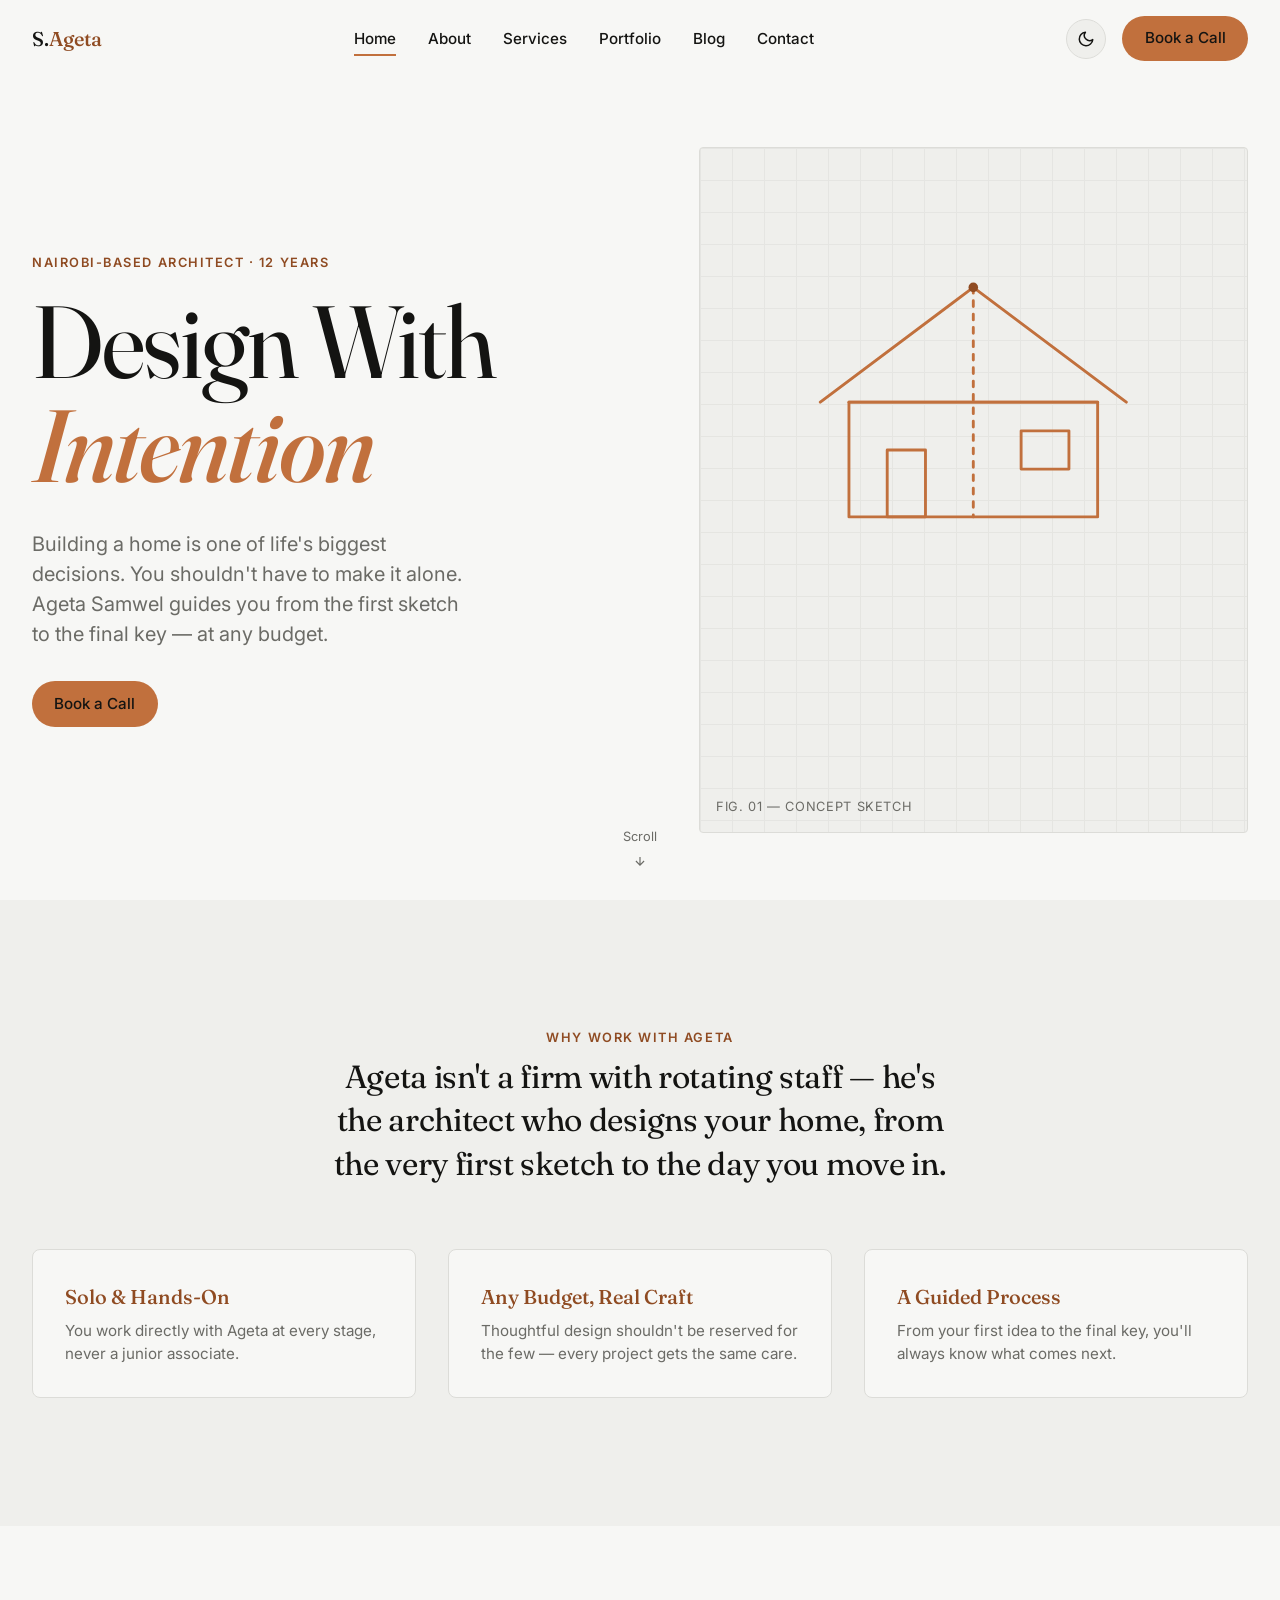
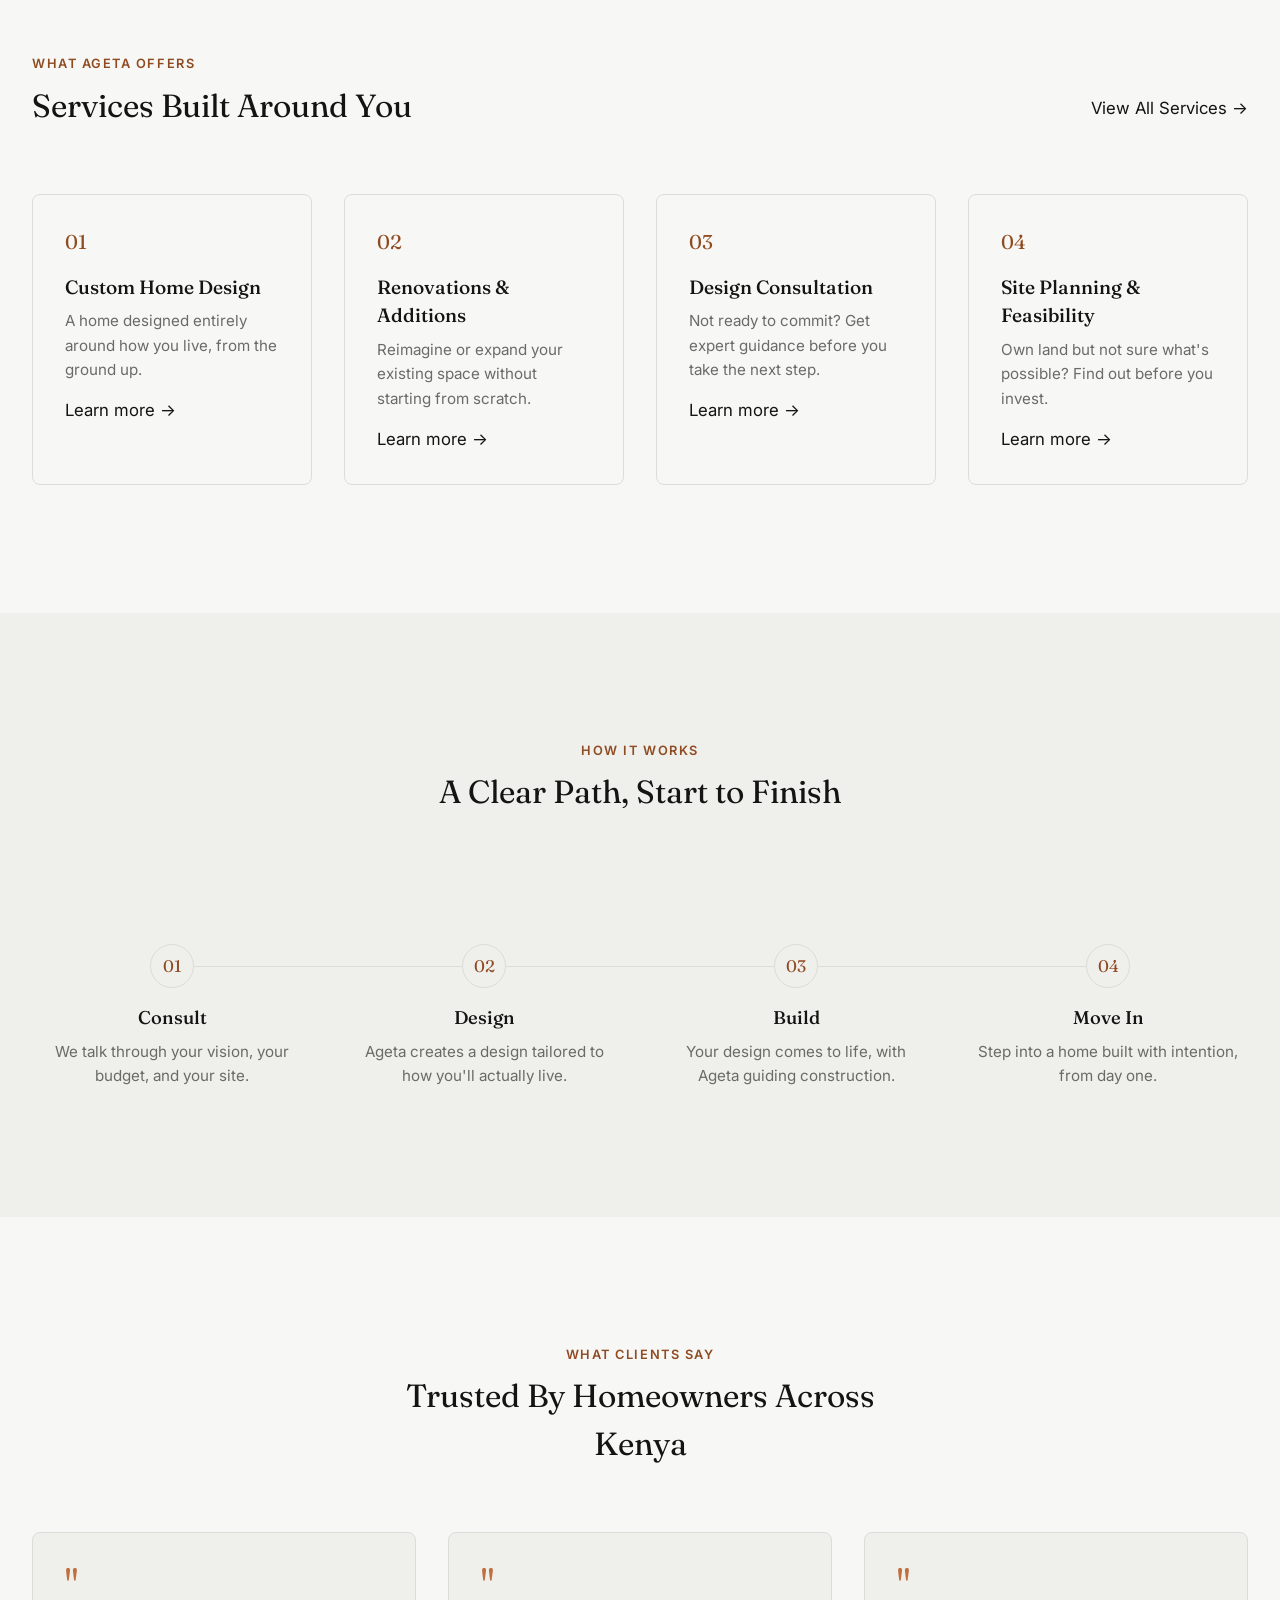
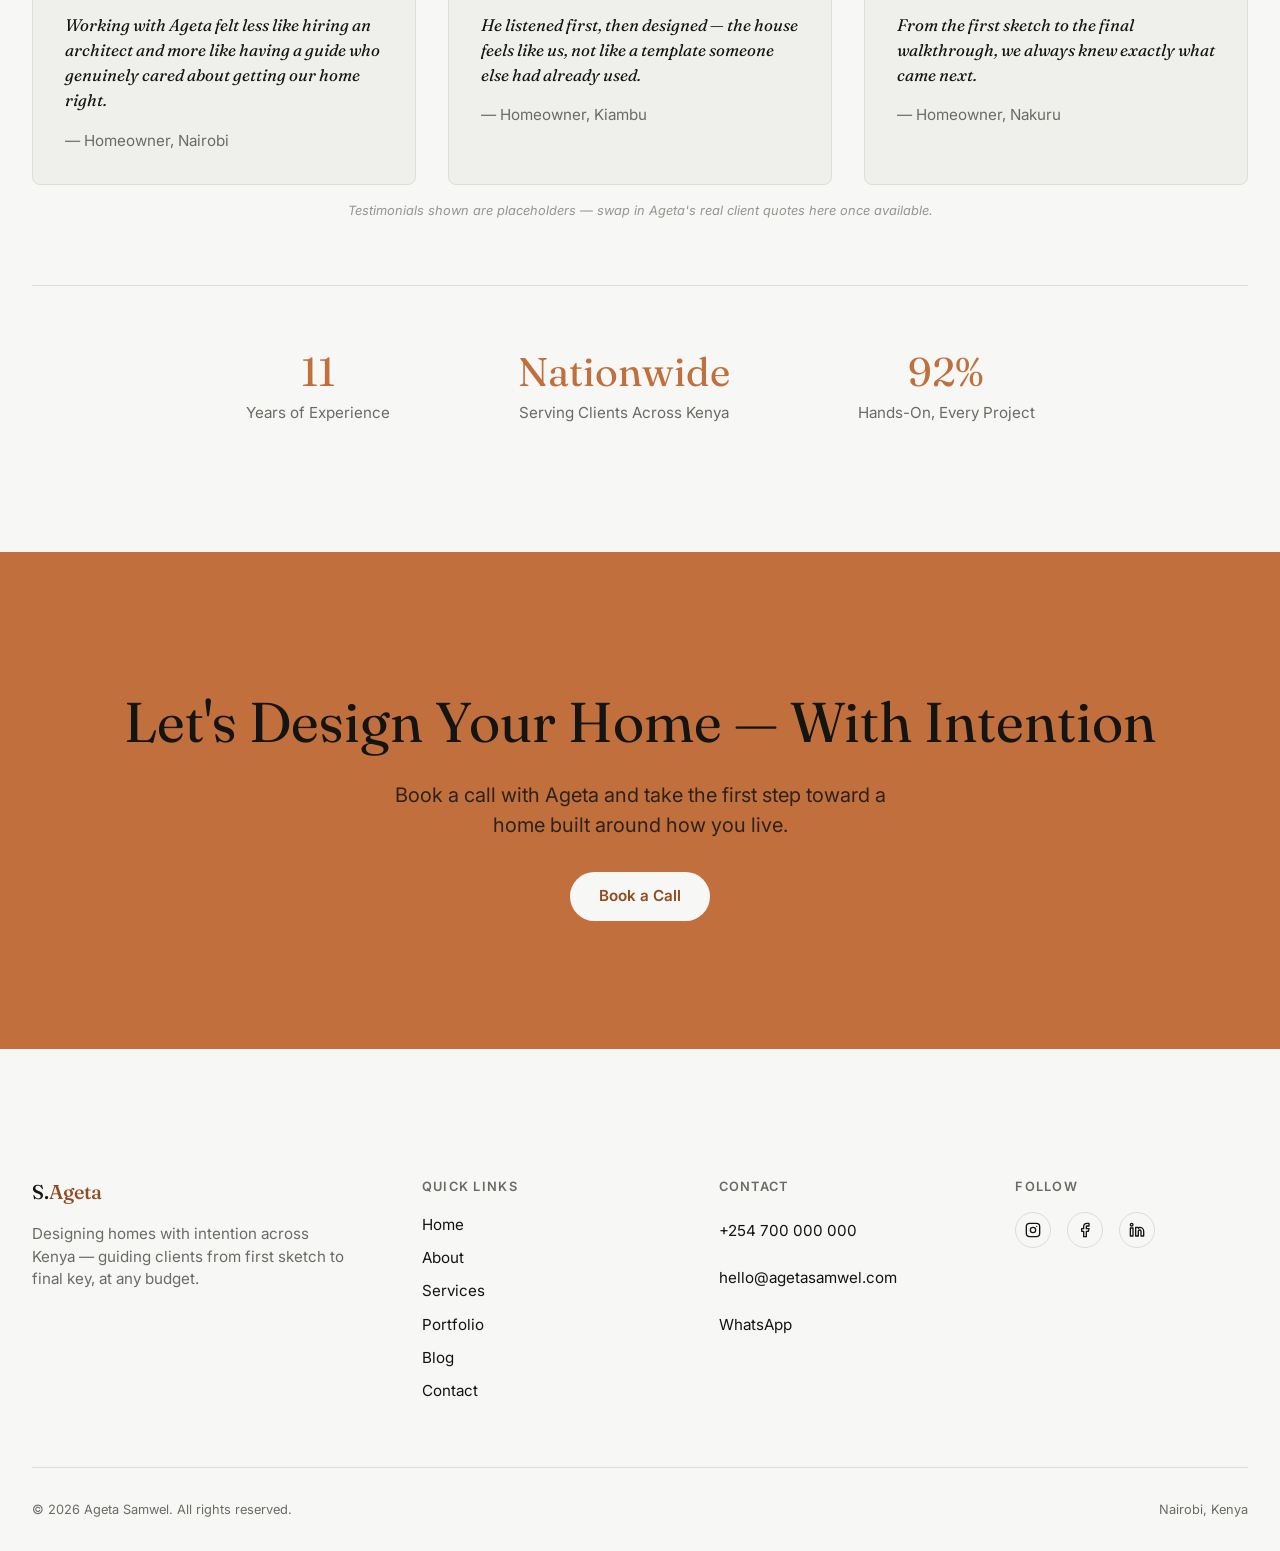
==== index.html @ c1433a43 "Add files via upload" ====
<!DOCTYPE html>
<html lang="en">
<head>
<meta charset="UTF-8" />
<meta name="viewport" content="width=device-width, initial-scale=1.0, viewport-fit=cover" />
<title>Ageta Samwel — Architect</title>
<meta name="description" content="Ageta Samwel designs homes with intention, guiding clients across Kenya from first sketch to final key — at any budget." />
<link rel="stylesheet" href="style.css" />
</head>
<body>

  <!-- ===========================================================
       SITE NAVIGATION
       Links point to every other page as plain filenames, since
       all files (HTML, CSS, JS, images) live at the same level.
       =========================================================== -->
  <header class="site-nav">
    <a href="index.html" class="site-nav__logo">
      <span class="site-nav__logo-mark">S.</span><span class="site-nav__logo-name">Ageta</span>
    </a>

    <ul class="site-nav__links">
      <li><a href="index.html" class="site-nav__link is-current">Home</a></li>
      <li><a href="about.html" class="site-nav__link">About</a></li>
      <li><a href="services.html" class="site-nav__link">Services</a></li>
      <li><a href="portfolio.html" class="site-nav__link">Portfolio</a></li>
      <li><a href="blog.html" class="site-nav__link">Blog</a></li>
      <li><a href="contact.html" class="site-nav__link">Contact</a></li>
    </ul>

    <div class="site-nav__actions">
      <button class="theme-switch" aria-label="Toggle dark mode">
        <svg class="theme-switch__icon--moon" viewBox="0 0 24 24" fill="none" stroke-width="2" stroke-linecap="round" stroke-linejoin="round">
          <path d="M21 12.79A9 9 0 1 1 11.21 3 7 7 0 0 0 21 12.79z"/>
        </svg>
        <svg class="theme-switch__icon--sun" viewBox="0 0 24 24" fill="none" stroke-width="2" stroke-linecap="round" stroke-linejoin="round">
          <circle cx="12" cy="12" r="4"/>
          <path d="M12 2v2M12 20v2M4.93 4.93l1.41 1.41M17.66 17.66l1.41 1.41M2 12h2M20 12h2M6.34 17.66l-1.41 1.41M19.07 4.93l-1.41 1.41"/>
        </svg>
      </button>
      <a href="contact.html" class="btn btn--primary">Book a Call</a>

      <button class="site-nav__toggle" id="mobile-nav-toggle" aria-label="Open menu" aria-expanded="false">
        <svg class="site-nav__toggle-icon--hamburger" viewBox="0 0 24 24" fill="none" stroke-width="2" stroke-linecap="round" stroke-linejoin="round">
          <path d="M3 6h18M3 12h18M3 18h18" />
        </svg>
        <svg class="site-nav__toggle-icon--close" viewBox="0 0 24 24" fill="none" stroke-width="2" stroke-linecap="round" stroke-linejoin="round">
          <path d="M18 6L6 18M6 6l12 12" />
        </svg>
      </button>
    </div>
  </header>

  <!-- ===========================================================
       MOBILE NAVIGATION OVERLAY
       Hidden by default (no .is-open class); toggled by main.js.
       =========================================================== -->
  <div class="mobile-nav" id="mobile-nav">
    <nav class="mobile-nav__links">
      <a href="index.html" class="mobile-nav__link"><span class="mobile-nav__index">01</span> Home</a>
      <a href="about.html" class="mobile-nav__link"><span class="mobile-nav__index">02</span> About</a>
      <a href="services.html" class="mobile-nav__link"><span class="mobile-nav__index">03</span> Services</a>
      <a href="portfolio.html" class="mobile-nav__link"><span class="mobile-nav__index">04</span> Portfolio</a>
      <a href="blog.html" class="mobile-nav__link"><span class="mobile-nav__index">05</span> Blog</a>
      <a href="contact.html" class="mobile-nav__link"><span class="mobile-nav__index">06</span> Contact</a>
    </nav>
    <div class="mobile-nav__footer">
      <div class="mobile-nav__contact">
        <a href="tel:+254700000000" class="u-link-underline">+254 700 000 000</a>
        <a href="mailto:hello@agetasamwel.com" class="u-link-underline">hello@agetasamwel.com</a>
      </div>
      <div class="mobile-nav__social">
        <a href="#" class="mobile-nav__social-link" aria-label="Instagram">
          <svg viewBox="0 0 24 24" fill="none" stroke-width="2" stroke-linecap="round" stroke-linejoin="round">
            <rect x="2" y="2" width="20" height="20" rx="5" />
            <circle cx="12" cy="12" r="4" />
            <circle cx="17.5" cy="6.5" r="1" fill="currentColor" stroke="none" />
          </svg>
        </a>
        <a href="#" class="mobile-nav__social-link" aria-label="Facebook">
          <svg viewBox="0 0 24 24" fill="none" stroke-width="2" stroke-linecap="round" stroke-linejoin="round">
            <path d="M18 2h-3a5 5 0 0 0-5 5v3H7v4h3v8h4v-8h3l1-4h-4V7a1 1 0 0 1 1-1h3z" />
          </svg>
        </a>
      </div>
      <a href="contact.html" class="btn btn--primary">Book a Call</a>
    </div>
  </div>

  <!-- ===========================================================
       HERO
       =========================================================== -->
  <section class="hero">
    <div class="container hero__grid">

      <div class="hero__content">
        <p class="hero__eyebrow">Nairobi-Based Architect · 12 Years</p>
        <h1 class="hero__headline">Design With<br /><em>Intention</em></h1>
        <p class="hero__subline">
          Building a home is one of life's biggest decisions. You shouldn't
          have to make it alone. Ageta Samwel guides you from the first
          sketch to the final key — at any budget.
        </p>
        <div class="hero__cta-row">
          <a href="contact.html" class="btn btn--primary">Book a Call</a>
        </div>
      </div>

      <!-- Graphic column: responsive image slots + placeholder fallback.
           Drop files with these EXACT names next to this HTML file, and
           each replaces the placeholder automatically at its matching
           screen size:
             hero-home-desktop.jpg -> screens 1025px and wider
             hero-home-tablet.jpg  -> screens 641px-1024px
             hero-home-mobile.jpg  -> screens 640px and narrower -->
      <div class="hero__graphic" id="hero-graphic">
        <picture>
          <source media="(min-width: 1025px)" srcset="hero-home-desktop.jpg" />
          <source media="(min-width: 641px)" srcset="hero-home-tablet.jpg" />
          <img
            class="hero__photo"
            src="hero-home-mobile.jpg"
            alt="A home designed by Ageta Samwel"
            onerror="this.style.display='none'"
          />
        </picture>
        <svg viewBox="0 0 200 160" fill="none" stroke-width="1.5" stroke-linecap="round" stroke-linejoin="round">
          <path d="M20 90 L100 30 L180 90" />
          <rect x="35" y="90" width="130" height="60" />
          <line x1="100" y1="30" x2="100" y2="150" stroke-dasharray="3 4" />
          <rect x="55" y="115" width="20" height="35" />
          <rect x="125" y="105" width="25" height="20" />
          <line x1="35" y1="90" x2="165" y2="90" />
          <circle class="hero__graphic-accent-dot" cx="100" cy="30" r="2.5" stroke="none" />
        </svg>
        <span class="hero__caption">Fig. 01 — Concept Sketch</span>
      </div>

    </div>

    <div class="hero__scroll-hint">
      <span>Scroll</span>
      <svg width="14" height="14" viewBox="0 0 24 24" fill="none" stroke="currentColor" stroke-width="2">
        <path d="M12 5v14M19 12l-7 7-7-7" />
      </svg>
    </div>
  </section>

  <!-- ===========================================================
       VALUE PROPS ("Why Work With Ageta")
       =========================================================== -->
  <section class="value-props">
    <div class="container value-props__inner u-reveal">
      <p class="section-header__eyebrow">Why Work With Ageta</p>
      <h2 class="value-props__statement">
        Ageta isn't a firm with rotating staff — he's the architect who
        designs your home, from the very first sketch to the day you
        move in.
      </h2>
    </div>

    <div class="container">
      <div class="value-props__grid">
        <div class="value-card u-tilt u-reveal u-reveal--delay-1">
          <h3 class="value-card__title">Solo &amp; Hands-On</h3>
          <p class="value-card__desc">You work directly with Ageta at every stage, never a junior associate.</p>
        </div>
        <div class="value-card u-tilt u-reveal u-reveal--delay-2">
          <h3 class="value-card__title">Any Budget, Real Craft</h3>
          <p class="value-card__desc">Thoughtful design shouldn't be reserved for the few — every project gets the same care.</p>
        </div>
        <div class="value-card u-tilt u-reveal u-reveal--delay-3">
          <h3 class="value-card__title">A Guided Process</h3>
          <p class="value-card__desc">From your first idea to the final key, you'll always know what comes next.</p>
        </div>
      </div>
    </div>
  </section>

  <!-- ===========================================================
       SERVICES PREVIEW
       =========================================================== -->
  <section class="services-preview">
    <div class="container">

      <div class="services-preview__header u-reveal">
        <div>
          <p class="section-header__eyebrow">What Ageta Offers</p>
          <h2 class="section-header__title">Services Built Around You</h2>
        </div>
        <a href="services.html" class="u-link-underline">View All Services →</a>
      </div>

      <div class="services-preview__grid">
        <div class="service-card u-tilt u-reveal u-reveal--delay-1">
          <p class="service-card__number">01</p>
          <h3 class="service-card__title">Custom Home Design</h3>
          <p class="service-card__desc">A home designed entirely around how you live, from the ground up.</p>
          <a href="services.html" class="u-link-underline">Learn more →</a>
        </div>
        <div class="service-card u-tilt u-reveal u-reveal--delay-2">
          <p class="service-card__number">02</p>
          <h3 class="service-card__title">Renovations &amp; Additions</h3>
          <p class="service-card__desc">Reimagine or expand your existing space without starting from scratch.</p>
          <a href="services.html" class="u-link-underline">Learn more →</a>
        </div>
        <div class="service-card u-tilt u-reveal u-reveal--delay-3">
          <p class="service-card__number">03</p>
          <h3 class="service-card__title">Design Consultation</h3>
          <p class="service-card__desc">Not ready to commit? Get expert guidance before you take the next step.</p>
          <a href="services.html" class="u-link-underline">Learn more →</a>
        </div>
        <div class="service-card u-tilt u-reveal u-reveal--delay-3">
          <p class="service-card__number">04</p>
          <h3 class="service-card__title">Site Planning &amp; Feasibility</h3>
          <p class="service-card__desc">Own land but not sure what's possible? Find out before you invest.</p>
          <a href="services.html" class="u-link-underline">Learn more →</a>
        </div>
      </div>

    </div>
  </section>

  <!-- ===========================================================
       PROCESS PREVIEW
       Uses the shared .timeline component (see style.css section 10).
       =========================================================== -->
  <section class="process-preview">
    <div class="container">

      <div class="process-preview__header section-header--center u-reveal">
        <p class="section-header__eyebrow">How It Works</p>
        <h2 class="section-header__title">A Clear Path, Start to Finish</h2>
      </div>

      <div class="timeline__grid">
        <div class="timeline__step u-reveal u-reveal--delay-1">
          <div class="timeline__step-number">01</div>
          <h3 class="timeline__step-title">Consult</h3>
          <p class="timeline__step-desc">We talk through your vision, your budget, and your site.</p>
        </div>
        <div class="timeline__step u-reveal u-reveal--delay-2">
          <div class="timeline__step-number">02</div>
          <h3 class="timeline__step-title">Design</h3>
          <p class="timeline__step-desc">Ageta creates a design tailored to how you'll actually live.</p>
        </div>
        <div class="timeline__step u-reveal u-reveal--delay-3">
          <div class="timeline__step-number">03</div>
          <h3 class="timeline__step-title">Build</h3>
          <p class="timeline__step-desc">Your design comes to life, with Ageta guiding construction.</p>
        </div>
        <div class="timeline__step u-reveal u-reveal--delay-4">
          <div class="timeline__step-number">04</div>
          <h3 class="timeline__step-title">Move In</h3>
          <p class="timeline__step-desc">Step into a home built with intention, from day one.</p>
        </div>
      </div>

    </div>
  </section>

  <!-- ===========================================================
       TESTIMONIALS
       =========================================================== -->
  <section class="testimonials">
    <div class="container">

      <div class="testimonials__header section-header--center u-reveal">
        <p class="section-header__eyebrow">What Clients Say</p>
        <h2 class="section-header__title">Trusted By Homeowners Across Kenya</h2>
      </div>

      <div class="testimonials__grid">
        <div class="testimonial-card u-reveal u-reveal--delay-1">
          <p class="testimonial-card__quote-mark" aria-hidden="true">"</p>
          <p class="testimonial-card__quote">
            Working with Ageta felt less like hiring an architect and more
            like having a guide who genuinely cared about getting our home
            right.
          </p>
          <p class="testimonial-card__attribution">— Homeowner, Nairobi</p>
        </div>
        <div class="testimonial-card u-reveal u-reveal--delay-2">
          <p class="testimonial-card__quote-mark" aria-hidden="true">"</p>
          <p class="testimonial-card__quote">
            He listened first, then designed — the house feels like us,
            not like a template someone else had already used.
          </p>
          <p class="testimonial-card__attribution">— Homeowner, Kiambu</p>
        </div>
        <div class="testimonial-card u-reveal u-reveal--delay-3">
          <p class="testimonial-card__quote-mark" aria-hidden="true">"</p>
          <p class="testimonial-card__quote">
            From the first sketch to the final walkthrough, we always
            knew exactly what came next.
          </p>
          <p class="testimonial-card__attribution">— Homeowner, Nakuru</p>
        </div>
      </div>

      <p class="testimonials__caption">
        Testimonials shown are placeholders — swap in Ageta's real client
        quotes here once available.
      </p>

      <div class="testimonials__stats">
        <div class="stat u-reveal u-reveal--delay-1">
          <p class="stat__number"><span data-count-to="12">0</span></p>
          <p class="stat__label">Years of Experience</p>
        </div>
        <div class="stat u-reveal u-reveal--delay-2">
          <p class="stat__number">Nationwide</p>
          <p class="stat__label">Serving Clients Across Kenya</p>
        </div>
        <div class="stat u-reveal u-reveal--delay-3">
          <p class="stat__number"><span data-count-to="100" data-suffix="%">0</span></p>
          <p class="stat__label">Hands-On, Every Project</p>
        </div>
      </div>

    </div>
  </section>

  <!-- ===========================================================
       FINAL CTA BANNER
       =========================================================== -->
  <section class="cta-banner">
    <div class="container u-reveal">
      <h2 class="cta-banner__title">Let's Design Your Home — With Intention</h2>
      <p class="cta-banner__subtext">
        Book a call with Ageta and take the first step toward a home
        built around how you live.
      </p>
      <a href="contact.html" class="btn btn--inverted">Book a Call</a>
    </div>
  </section>

  <!-- ===========================================================
       SITE FOOTER
       =========================================================== -->
  <footer class="site-footer">
    <div class="container">
      <div class="site-footer__grid">

        <div>
          <a href="index.html" class="site-footer__logo">
            <span class="site-footer__logo-mark">S.</span><span class="site-footer__logo-name">Ageta</span>
          </a>
          <p class="site-footer__tagline">
            Designing homes with intention across Kenya — guiding clients
            from first sketch to final key, at any budget.
          </p>
        </div>

        <div>
          <p class="site-footer__heading">Quick Links</p>
          <ul class="site-footer__links">
            <li><a href="index.html" class="site-footer__link u-link-underline">Home</a></li>
            <li><a href="about.html" class="site-footer__link u-link-underline">About</a></li>
            <li><a href="services.html" class="site-footer__link u-link-underline">Services</a></li>
            <li><a href="portfolio.html" class="site-footer__link u-link-underline">Portfolio</a></li>
            <li><a href="blog.html" class="site-footer__link u-link-underline">Blog</a></li>
            <li><a href="contact.html" class="site-footer__link u-link-underline">Contact</a></li>
          </ul>
        </div>

        <div>
          <p class="site-footer__heading">Contact</p>
          <div class="site-footer__contact">
            <a href="tel:+254700000000" class="u-link-underline">+254 700 000 000</a>
            <a href="mailto:hello@agetasamwel.com" class="u-link-underline">hello@agetasamwel.com</a>
            <a href="https://wa.me/254700000000" class="u-link-underline">WhatsApp</a>
          </div>
        </div>

        <div>
          <p class="site-footer__heading">Follow</p>
          <div class="site-footer__social">
            <a href="#" class="site-footer__social-link" aria-label="Instagram">
              <svg viewBox="0 0 24 24" fill="none" stroke-width="2" stroke-linecap="round" stroke-linejoin="round">
                <rect x="2" y="2" width="20" height="20" rx="5" />
                <circle cx="12" cy="12" r="4" />
                <circle cx="17.5" cy="6.5" r="1" fill="currentColor" stroke="none" />
              </svg>
            </a>
            <a href="#" class="site-footer__social-link" aria-label="Facebook">
              <svg viewBox="0 0 24 24" fill="none" stroke-width="2" stroke-linecap="round" stroke-linejoin="round">
                <path d="M18 2h-3a5 5 0 0 0-5 5v3H7v4h3v8h4v-8h3l1-4h-4V7a1 1 0 0 1 1-1h3z" />
              </svg>
            </a>
            <a href="#" class="site-footer__social-link" aria-label="LinkedIn">
              <svg viewBox="0 0 24 24" fill="none" stroke-width="2" stroke-linecap="round" stroke-linejoin="round">
                <path d="M16 8a6 6 0 0 1 6 6v7h-4v-7a2 2 0 0 0-4 0v7h-4V8h4v1.5A5.98 5.98 0 0 1 16 8z" />
                <rect x="2" y="9" width="4" height="12" />
                <circle cx="4" cy="4" r="2" />
              </svg>
            </a>
          </div>
        </div>

      </div>

      <div class="site-footer__bottom">
        <p>© 2026 Ageta Samwel. All rights reserved.</p>
        <p>Nairobi, Kenya</p>
      </div>
    </div>
  </footer>

  <script src="main.js"></script>
</body>
</html>
---- style.css ----
/* =================================================================
   AGETA SAMWEL — ARCHITECT
   MASTER STYLESHEET

   Every style rule for the entire site lives in this one file.
   No page uses inline or internal CSS — each HTML file only links
   to this stylesheet.

   NAMING CONVENTIONS
   - Components use BEM: .block, .block__element, .block--modifier
   - Utility classes (behavior, not appearance-per-se) are prefixed
     "u-", e.g. .u-reveal, .u-tilt
   - JS-driven state classes are prefixed "is-" or "has-",
     e.g. .is-open, .is-current, .has-error

   TABLE OF CONTENTS
   1.  Fonts
   2.  Design Tokens
   3.  Reset & Base Styles
   4.  Utilities (reveal, underline, tilt-hover)
   5.  Layout Primitives (container, section-header, page-intro)
   6.  Site Navigation
   7.  Mobile Navigation
   8.  Theme Switch
   9.  Buttons
   10. Timeline (shared: Home Process, Services Process, About Story)
   11. Card Components (value, service, testimonial, project, article)
   12. Stat Counter
   13. Filter Bar (Portfolio + Blog)
   14. CTA Banner
   15. Site Footer
   16. Page: Home
   17. Page: About
   18. Page: Services
   19. Page: Portfolio
   20. Page: Blog
   21. Page: Contact
   22. Page: 404
   ================================================================= */


/* =================================================================
   1. FONTS
   Fraunces = display/heading font (characterful serif)
   Inter    = body/UI font (clean, neutral, legible)
   ================================================================= */
@import url('https://fonts.googleapis.com/css2?family=Fraunces:ital,wght@0,300;0,400;0,500;0,600;1,400;1,500&family=Inter:wght@400;500;600&display=swap');


/* =================================================================
   2. DESIGN TOKENS
   Light mode is the default (:root). Dark mode overrides live in
   [data-theme="dark"]. Every color, spacing, and motion value used
   anywhere on the site is defined here, once.

   Accent color: one token, --color-accent, resolves to warm clay in
   light mode and forest green in dark mode. --color-accent-text is
   a separately-tuned darker/brighter variant used specifically for
   small or normal-size accent-colored TEXT, so it clears WCAG AA
   contrast (the raw --color-accent value does not, at small sizes).
   ================================================================= */
:root {
  /* --- Light mode palette --- */
  --color-bg: #F7F7F5;
  --color-surface: #EFEFEC;
  --color-text: #141412;
  --color-text-secondary: #6B6B66;
  --color-accent: #C1703D;
  --color-accent-text: #8F4B22;
  --color-on-accent: #141412;
  --color-accent-on-light: #8F4B22;
  --color-border: #DCDCD8;
  --color-error: #B3261E;

  /* --- Typography scale --- */
  --font-display: 'Fraunces', serif;
  --font-body: 'Inter', sans-serif;
  --text-xs: 0.8rem;
  --text-sm: 0.95rem;
  --text-base: 1.05rem;
  --text-lg: 1.25rem;
  --text-xl: 2rem;
  --text-hero: clamp(3rem, 8vw, 7rem);

  /* --- Spacing scale --- */
  --space-xs: 0.5rem;
  --space-sm: 1rem;
  --space-md: 2rem;
  --space-lg: 4rem;
  --space-xl: 8rem;

  /* --- Motion --- */
  --ease-standard: cubic-bezier(0.4, 0, 0.2, 1);
  --duration-fast: 200ms;
  --duration-medium: 400ms;
  --duration-theme-switch: 1100ms;
}

[data-theme="dark"] {
  --color-bg: #121210;
  --color-surface: #1C1C19;
  --color-text: #F2F2EF;
  --color-text-secondary: #9A9A94;
  --color-accent: #4C7A54;
  --color-accent-text: #6BA377;
  --color-on-accent: #FFFFFF;
  --color-accent-on-light: #4C7A54;
  --color-border: #2E2E2A;
  --color-error: #F2B8B5;
}


/* =================================================================
   3. RESET & BASE STYLES
   ================================================================= */
*, *::before, *::after { box-sizing: border-box; margin: 0; padding: 0; }
html { scroll-behavior: smooth; }

body {
  font-family: var(--font-body);
  font-size: var(--text-base);
  line-height: 1.5;
  color: var(--color-text);
  background-color: var(--color-bg);
  transition: background-color var(--duration-theme-switch) var(--ease-standard),
              color var(--duration-theme-switch) var(--ease-standard);
  overflow-x: hidden;
  min-height: 100vh;
  display: flex;
  flex-direction: column;
}

a { color: inherit; text-decoration: none; }
img { max-width: 100%; display: block; }

@media (prefers-reduced-motion: reduce) {
  *, *::before, *::after {
    animation-duration: 0.001ms !important;
    animation-iteration-count: 1 !important;
    transition-duration: 0.001ms !important;
    scroll-behavior: auto !important;
  }
}

a:focus-visible, button:focus-visible, input:focus-visible,
select:focus-visible, textarea:focus-visible {
  outline: 2px solid var(--color-accent);
  outline-offset: 3px;
}


/* =================================================================
   4. UTILITIES
   ================================================================= */

/* --- Scroll reveal: fade + rise into view as an element scrolls
       into the viewport. JS toggles .is-visible via
       IntersectionObserver. Apply as class="u-reveal", optionally
       plus a delay modifier, to any element on any page. --- */
.u-reveal {
  opacity: 0;
  transform: translateY(28px);
  transition: opacity 700ms var(--ease-standard),
              transform 700ms var(--ease-standard);
}

.u-reveal.is-visible {
  opacity: 1;
  transform: translateY(0);
}

.u-reveal--delay-1 { transition-delay: 100ms; }
.u-reveal--delay-2 { transition-delay: 220ms; }
.u-reveal--delay-3 { transition-delay: 340ms; }
.u-reveal--delay-4 { transition-delay: 460ms; }
.u-reveal--delay-5 { transition-delay: 580ms; }
.u-reveal--delay-6 { transition-delay: 700ms; }

/* --- Animated underline reveal on hover. Apply to any text link
       anywhere on the site: class="u-link-underline" --- */
.u-link-underline {
  position: relative;
  padding-block: var(--space-xs);
}

.u-link-underline::after {
  content: '';
  position: absolute;
  left: 0; bottom: 0;
  width: 100%; height: 1.5px;
  background-color: var(--color-accent);
  transform: scaleX(0);
  transform-origin: left;
  transition: transform var(--duration-fast) var(--ease-standard);
}

.u-link-underline:hover::after,
.u-link-underline:focus-visible::after { transform: scaleX(1); }

/* --- Magnetic tilt-hover: a purely BEHAVIORAL utility providing the
       3D tilt mechanics only (perspective transform + hover shadow).
       It carries NO background, padding, or border — those belong
       to whichever semantic card block (.value-card, .service-card,
       .project-card, .article-card) this class is combined with, so
       each card type can still look different while sharing the
       same interactive feel. Example: class="service-card u-tilt" --- */
.u-tilt {
  transform-style: preserve-3d;
  transition: transform 150ms var(--ease-standard),
              box-shadow 150ms var(--ease-standard);
}

.u-tilt:hover {
  box-shadow: 0 20px 40px -20px rgba(0, 0, 0, 0.25);
}

/* Cards hidden by the filter-bar JS (Portfolio/Blog) — kept in the
   DOM, not removed, so re-filtering back to "All" is instant */
.u-tilt[hidden] {
  display: none;
}


/* =================================================================
   5. LAYOUT PRIMITIVES
   ================================================================= */
.container {
  width: 100%;
  max-width: 1280px;
  margin-inline: auto;
  padding-inline: var(--space-md);
}

@media (max-width: 640px) {
  .container { padding-inline: var(--space-sm); }
}

/* --- Section header: the eyebrow + title pattern repeated across
       nearly every section site-wide (Featured Services, Process
       Preview, Testimonials, Story Timeline, FAQ, and more). One
       definition here instead of redefining it per section. --- */
.section-header__eyebrow {
  font-size: var(--text-xs);
  font-weight: 600;
  letter-spacing: 0.12em;
  text-transform: uppercase;
  color: var(--color-accent-text);
  margin-bottom: var(--space-xs);
}

.section-header__title {
  font-family: var(--font-display);
  font-size: var(--text-xl);
  font-weight: 400;
}

.section-header--center {
  text-align: center;
  max-width: 560px;
  margin-inline: auto;
}

/* --- Page intro: the "eyebrow + h1 + supporting text, centered"
       pattern shared by the Services, Portfolio, Blog, and Contact
       page openers. (Home has its own full Hero; About's Story Hero
       has its own asymmetric layout — both stay page-specific.) --- */
.page-intro {
  padding-top: 8rem;
  padding-bottom: var(--space-lg);
  text-align: center;
}

.page-intro__eyebrow {
  font-size: var(--text-xs);
  font-weight: 600;
  letter-spacing: 0.12em;
  text-transform: uppercase;
  color: var(--color-accent-text);
  margin-bottom: var(--space-sm);
}

.page-intro__title {
  font-family: var(--font-display);
  font-size: clamp(2.25rem, 5vw, 3.5rem);
  font-weight: 400;
  line-height: 1.1;
  margin-bottom: var(--space-md);
}

.page-intro__text {
  font-size: var(--text-lg);
  color: var(--color-text-secondary);
  max-width: 56ch;
  margin-inline: auto;
  line-height: 1.6;
}

@media (max-width: 640px) {
  .page-intro { padding-top: 6.5rem; }
}

/* --- Shared 3-column responsive grid utility, used identically by
       Portfolio's project grid and Blog's article grid --- */
.u-grid-3 {
  display: grid;
  grid-template-columns: repeat(3, 1fr);
  gap: var(--space-md);
  perspective: 1000px; /* lets child .u-tilt cards read as real depth */
}

@media (max-width: 860px) {
  .u-grid-3 { grid-template-columns: 1fr 1fr; }
}

@media (max-width: 640px) {
  .u-grid-3 { grid-template-columns: 1fr; }
}


/* =================================================================
   6. SITE NAVIGATION
   ================================================================= */
.site-nav {
  position: fixed;
  top: 0; left: 0; width: 100%;
  z-index: 250; /* stays above .mobile-nav (z-index 200) so the
                   hamburger/close toggle remains clickable while open */
  display: flex;
  align-items: center;
  justify-content: space-between;
  padding-block: var(--space-sm);
  padding-left: calc(var(--space-md) + env(safe-area-inset-left));
  padding-right: calc(var(--space-md) + env(safe-area-inset-right));
  transition: background-color var(--duration-theme-switch) var(--ease-standard);
}

/* Logo: "S." always uses the plain text color (near-black in light
   mode, near-white in dark mode) — never the accent color.
   "Ageta" uses --color-accent-text: clay in light, green in dark. */
.site-nav__logo {
  font-family: var(--font-display);
  font-size: var(--text-lg);
  font-weight: 500;
}

.site-nav__logo-mark {
  color: var(--color-text);
  transition: color var(--duration-theme-switch) var(--ease-standard);
}

.site-nav__logo-name {
  color: var(--color-accent-text);
  transition: color var(--duration-theme-switch) var(--ease-standard);
}

.site-nav__links {
  display: flex;
  align-items: center;
  gap: var(--space-md);
  list-style: none;
}

.site-nav__link {
  position: relative;
  font-size: var(--text-sm);
  font-weight: 500;
  padding-block: var(--space-xs);
}

.site-nav__link::after {
  content: '';
  position: absolute;
  left: 0; bottom: 0;
  width: 100%; height: 1.5px;
  background-color: var(--color-accent);
  transform: scaleX(0);
  transform-origin: left;
  transition: transform var(--duration-fast) var(--ease-standard);
}

.site-nav__link:hover::after,
.site-nav__link:focus-visible::after { transform: scaleX(1); }

/* Current-page indicator: stays underlined on whichever page you're
   on, so the nav always shows where you are */
.site-nav__link.is-current::after {
  transform: scaleX(1);
}

.site-nav__actions {
  display: flex;
  align-items: center;
  gap: var(--space-sm);
}

.site-nav__toggle {
  display: none; /* shown only below 860px — see media query below */
  width: 40px;
  height: 40px;
  border-radius: 50%;
  border: 1px solid var(--color-border);
  background-color: var(--color-surface);
  align-items: center;
  justify-content: center;
  cursor: pointer;
  transition: border-color var(--duration-theme-switch) var(--ease-standard),
              background-color var(--duration-theme-switch) var(--ease-standard);
}

.site-nav__toggle svg {
  width: 18px;
  height: 18px;
  stroke: var(--color-text);
}

.site-nav__toggle-icon--close { display: none; }
.site-nav__toggle.is-open .site-nav__toggle-icon--hamburger { display: none; }
.site-nav__toggle.is-open .site-nav__toggle-icon--close { display: block; }

@media (max-width: 860px) {
  .site-nav__links { display: none; }
  .site-nav__toggle { display: flex; }
}


/* =================================================================
   7. MOBILE NAVIGATION
   Below 860px, .site-nav__links hides and the hamburger toggle
   opens this full-screen overlay instead. (404.html omits this
   entirely — a single-purpose error page doesn't need it — so this
   CSS simply has no matching markup there, which is harmless.)
   ================================================================= */
.mobile-nav {
  position: fixed;
  inset: 0;
  z-index: 200;
  background-color: var(--color-bg);
  display: flex;
  flex-direction: column;
  justify-content: space-between;
  padding-top: calc(6.5rem + env(safe-area-inset-top));
  padding-left: calc(var(--space-md) + env(safe-area-inset-left));
  padding-right: calc(var(--space-md) + env(safe-area-inset-right));
  padding-bottom: calc(var(--space-lg) + env(safe-area-inset-bottom));
  opacity: 0;
  visibility: hidden;
  transition: opacity var(--duration-medium) var(--ease-standard),
              visibility var(--duration-medium);
}

.mobile-nav.is-open {
  opacity: 1;
  visibility: visible;
}

.mobile-nav__links {
  display: flex;
  flex-direction: column;
  gap: var(--space-sm);
}

.mobile-nav__link {
  display: flex;
  align-items: baseline;
  gap: var(--space-sm);
  font-family: var(--font-display);
  font-size: clamp(1.75rem, 8vw, 2.5rem);
  font-weight: 500;
  opacity: 0;
  transform: translateX(-20px);
  transition: opacity 450ms var(--ease-standard),
              transform 450ms var(--ease-standard);
}

.mobile-nav.is-open .mobile-nav__link {
  opacity: 1;
  transform: translateX(0);
}

/* Staggered reveal: each link animates in slightly after the last */
.mobile-nav__link:nth-child(1) { transition-delay: 60ms; }
.mobile-nav__link:nth-child(2) { transition-delay: 120ms; }
.mobile-nav__link:nth-child(3) { transition-delay: 180ms; }
.mobile-nav__link:nth-child(4) { transition-delay: 240ms; }
.mobile-nav__link:nth-child(5) { transition-delay: 300ms; }
.mobile-nav__link:nth-child(6) { transition-delay: 360ms; }

.mobile-nav__index {
  font-family: var(--font-body);
  font-size: var(--text-sm);
  font-weight: 500;
  color: var(--color-accent-text);
}

.mobile-nav__footer {
  display: flex;
  flex-direction: column;
  gap: var(--space-md);
  padding-top: var(--space-md);
  border-top: 1px solid var(--color-border);
  opacity: 0;
  transition: opacity 450ms var(--ease-standard);
  transition-delay: 420ms; /* appears just after the last link */
}

.mobile-nav.is-open .mobile-nav__footer {
  opacity: 1;
}

.mobile-nav__contact {
  display: flex;
  flex-direction: column;
  gap: var(--space-xs);
  font-size: var(--text-sm);
}

.mobile-nav__social {
  display: flex;
  gap: var(--space-sm);
}

.mobile-nav__social-link {
  width: 36px;
  height: 36px;
  border-radius: 50%;
  border: 1px solid var(--color-border);
  display: flex;
  align-items: center;
  justify-content: center;
}

.mobile-nav__social-link svg {
  width: 16px;
  height: 16px;
  stroke: var(--color-text);
}


/* =================================================================
   8. THEME SWITCH
   The light/dark toggle button. The "ink spreading" transition
   itself is driven by the View Transitions API in main.js; this CSS
   only styles the button and swaps which icon shows.
   ================================================================= */
.theme-switch {
  width: 40px; height: 40px;
  border-radius: 50%;
  border: 1px solid var(--color-border);
  background-color: var(--color-surface);
  display: flex; align-items: center; justify-content: center;
  cursor: pointer;
  transition: border-color var(--duration-theme-switch) var(--ease-standard),
              background-color var(--duration-theme-switch) var(--ease-standard),
              transform var(--duration-fast) var(--ease-standard);
}

.theme-switch:hover { transform: scale(1.08); }
.theme-switch svg { width: 18px; height: 18px; stroke: var(--color-text); }
.theme-switch__icon--sun { display: none; }
[data-theme="dark"] .theme-switch__icon--moon { display: none; }
[data-theme="dark"] .theme-switch__icon--sun { display: block; }


/* =================================================================
   9. BUTTONS
   ================================================================= */
.btn {
  display: inline-flex;
  align-items: center;
  gap: var(--space-xs);
  padding: 0.7rem 1.4rem;
  border-radius: 100px;
  font-size: var(--text-sm);
  font-weight: 500;
  border: none;
  cursor: pointer;
  transition: transform var(--duration-fast) var(--ease-standard),
              background-color var(--duration-theme-switch) var(--ease-standard);
}

.btn:hover { transform: translateY(-2px); }

/* Solid accent background — used for "Book a Call" in the nav,
   mobile menu, and inline throughout every page */
.btn--primary {
  background-color: var(--color-accent);
  color: var(--color-on-accent);
}

/* Fixed-light background, accent-colored text — used inside the
   CTA banner so it still stands out against the solid accent
   background behind it */
.btn--inverted {
  background-color: #F7F7F5;
  color: var(--color-accent-on-light);
  padding: 0.8rem 1.8rem;
  font-weight: 600;
}


/* =================================================================
   10. TIMELINE
   A numbered, connected sequence — the connecting line threads
   behind each badge, running horizontally on desktop and switching
   to a vertical line on mobile. Used identically in three places:
   Home's Process Preview, Services' Full Process, and About's Story
   Timeline. One definition here instead of three near-duplicates.
   ================================================================= */
.timeline__grid {
  position: relative;
  display: grid;
  grid-template-columns: repeat(4, 1fr);
  gap: var(--space-md);
}

/* The connecting line runs behind the number badges, from the
   center of the first step to the center of the last. Each badge's
   background matches its section's background, so the line appears
   to pass neatly behind each one. */
.timeline__grid::before {
  content: '';
  position: absolute;
  top: 22px; /* vertical center of the 44px badge below */
  left: 12.5%;
  right: 12.5%;
  height: 1px;
  background-color: var(--color-border);
  z-index: 0;
}

.timeline__step {
  position: relative;
  z-index: 1;
  text-align: center;
  padding-inline: var(--space-xs);
}

.timeline__step-number {
  position: relative;
  z-index: 2;
  width: 44px;
  height: 44px;
  margin: 0 auto var(--space-sm);
  border-radius: 50%;
  border: 1px solid var(--color-border);
  background-color: var(--color-surface);
  display: flex;
  align-items: center;
  justify-content: center;
  font-family: var(--font-display);
  color: var(--color-accent-text);
  transition: background-color var(--duration-theme-switch) var(--ease-standard),
              border-color var(--duration-theme-switch) var(--ease-standard);
}

.timeline__step-title {
  font-family: var(--font-display);
  font-size: 1.15rem;
  font-weight: 500;
  margin-bottom: var(--space-xs);
}

.timeline__step-desc {
  font-size: var(--text-sm);
  color: var(--color-text-secondary);
  line-height: 1.6;
  max-width: 26ch;
  margin-inline: auto;
}

@media (max-width: 860px) {
  .timeline__grid::before { left: 12%; right: 12%; }
}

@media (max-width: 640px) {
  /* Switch to a vertical timeline: one column, line runs down the
     left side threading through each badge instead of across the top */
  .timeline__grid {
    grid-template-columns: 1fr;
    gap: var(--space-lg);
  }

  .timeline__grid::before {
    top: 22px;
    bottom: 22px;
    left: 22px; /* center of the 44px badge */
    right: auto;
    width: 1px;
    height: auto;
  }

  .timeline__step {
    display: flex;
    align-items: flex-start;
    gap: var(--space-sm);
    text-align: left;
    padding-inline: 0;
  }

  .timeline__step-number {
    margin: 0;
    flex-shrink: 0;
  }

  .timeline__step-desc {
    max-width: none;
    margin-inline: 0;
  }
}


/* =================================================================
   11. CARD COMPONENTS
   Each card type below pairs with the .u-tilt utility for its
   hover behavior; this section only defines each card's visual
   appearance (background, padding, border), which is deliberately
   different per card type to suit its content and context.
   ================================================================= */

/* --- Value card: the 3 supporting-point cards on Home's intro
       section and (reused) anywhere a short title+description pair
       needs the tilt treatment --- */
.value-card {
  background-color: var(--color-bg);
  border: 1px solid var(--color-border);
  border-radius: 8px;
  padding: var(--space-md);
  text-align: left;
  transition: background-color var(--duration-theme-switch) var(--ease-standard),
              border-color var(--duration-theme-switch) var(--ease-standard);
}

.value-card__title {
  font-family: var(--font-display);
  font-size: var(--text-lg);
  font-weight: 500;
  margin-bottom: var(--space-xs);
  color: var(--color-accent-text);
}

.value-card__desc {
  font-size: var(--text-sm);
  color: var(--color-text-secondary);
  line-height: 1.5;
}

/* --- Service card: used both in Home's compact Featured Services
       preview and in Services' expanded card grid — same block,
       reused, since it's conceptually the same entity either way --- */
.service-card {
  background-color: var(--color-bg);
  border: 1px solid var(--color-border);
  border-radius: 8px;
  padding: var(--space-md);
  text-align: left;
  transition: background-color var(--duration-theme-switch) var(--ease-standard),
              border-color var(--duration-theme-switch) var(--ease-standard);
}

.service-card__number {
  font-family: var(--font-display);
  font-size: var(--text-lg);
  color: var(--color-accent-text);
  margin-bottom: var(--space-sm);
}

.service-card__title {
  font-family: var(--font-display);
  font-size: 1.2rem;
  font-weight: 500;
  margin-bottom: var(--space-xs);
}

.service-card__desc {
  font-size: var(--text-sm);
  color: var(--color-text-secondary);
  line-height: 1.6;
  margin-bottom: var(--space-sm);
}

/* Optional "Best for:" chip — only present on Services' expanded cards */
.service-card__best-for {
  display: flex;
  gap: var(--space-xs);
  padding: var(--space-sm);
  background-color: var(--color-surface);
  border-radius: 6px;
  font-size: var(--text-xs);
  line-height: 1.5;
}

.service-card__best-for-label {
  font-weight: 600;
  color: var(--color-accent-text);
  flex-shrink: 0;
}

/* --- Testimonial card: Home's 3 placeholder client quotes --- */
.testimonial-card {
  background-color: var(--color-surface);
  border: 1px solid var(--color-border);
  border-radius: 8px;
  padding: var(--space-md);
  transition: background-color var(--duration-theme-switch) var(--ease-standard),
              border-color var(--duration-theme-switch) var(--ease-standard);
}

.testimonial-card__quote-mark {
  font-family: var(--font-display);
  font-size: 2.5rem;
  color: var(--color-accent);
  line-height: 1;
  margin-bottom: var(--space-xs);
}

.testimonial-card__quote {
  font-family: var(--font-display);
  font-style: italic;
  font-size: var(--text-base);
  line-height: 1.5;
  margin-bottom: var(--space-sm);
}

.testimonial-card__attribution {
  font-size: var(--text-sm);
  color: var(--color-text-secondary);
}

/* --- Project card: Portfolio's grid --- */
.project-card {
  background-color: var(--color-surface);
  border: 1px solid var(--color-border);
  border-radius: 8px;
  overflow: hidden;
  transition: background-color var(--duration-theme-switch) var(--ease-standard),
              border-color var(--duration-theme-switch) var(--ease-standard),
              opacity var(--duration-fast) var(--ease-standard);
}

/* Placeholder graphic: reuses the blueprint-sketch visual language
   established on the Home hero, so an "empty" portfolio still feels
   intentional rather than broken. */
.project-card__image {
  position: relative;
  aspect-ratio: 4 / 3;
  background-color: var(--color-bg);
  border-bottom: 1px solid var(--color-border);
  overflow: hidden;
}

.project-card__photo {
  position: absolute;
  inset: 0;
  width: 100%;
  height: 100%;
  object-fit: cover;
  z-index: 2;
}

.project-card__image::before {
  content: '';
  position: absolute;
  inset: 0;
  background-image:
    linear-gradient(var(--color-border) 1px, transparent 1px),
    linear-gradient(90deg, var(--color-border) 1px, transparent 1px);
  background-size: 24px 24px;
  opacity: 0.5;
}

.project-card__image svg {
  position: relative;
  width: 55%;
  height: auto;
  margin: 22% auto;
  display: block;
  stroke: var(--color-accent);
}

.project-card__category {
  position: absolute;
  top: var(--space-sm);
  left: var(--space-sm);
  z-index: 3;
  padding: 0.3rem 0.7rem;
  border-radius: 100px;
  background-color: var(--color-bg);
  border: 1px solid var(--color-border);
  font-size: var(--text-xs);
  font-weight: 500;
  color: var(--color-accent-text);
}

.project-card__body {
  padding: var(--space-md);
}

.project-card__title {
  font-family: var(--font-display);
  font-size: 1.2rem;
  font-weight: 500;
  margin-bottom: 2px;
}

.project-card__meta {
  font-size: var(--text-xs);
  color: var(--color-text-secondary);
  text-transform: uppercase;
  letter-spacing: 0.05em;
}

/* --- Article card: Blog's grid --- */
.article-card {
  background-color: var(--color-surface);
  border: 1px solid var(--color-border);
  border-radius: 8px;
  padding: var(--space-md);
  text-align: left;
  transition: background-color var(--duration-theme-switch) var(--ease-standard),
              border-color var(--duration-theme-switch) var(--ease-standard),
              opacity var(--duration-fast) var(--ease-standard);
}

.article-card__category {
  display: inline-block;
  padding: 0.3rem 0.7rem;
  border-radius: 100px;
  background-color: var(--color-bg);
  border: 1px solid var(--color-border);
  font-size: var(--text-xs);
  font-weight: 500;
  color: var(--color-accent-text);
  margin-bottom: var(--space-sm);
}

.article-card__title {
  font-family: var(--font-display);
  font-size: 1.25rem;
  font-weight: 500;
  line-height: 1.3;
  margin-bottom: var(--space-xs);
}

.article-card__excerpt {
  font-size: var(--text-sm);
  color: var(--color-text-secondary);
  line-height: 1.6;
  margin-bottom: var(--space-sm);
}

.article-card__meta {
  font-size: var(--text-xs);
  color: var(--color-text-secondary);
  text-transform: uppercase;
  letter-spacing: 0.05em;
  opacity: 0.8;
}


/* =================================================================
   12. STAT COUNTER
   The count-up numbers on Home's Testimonials section (12 Years,
   100% Hands-On). Large font size means these clear the WCAG
   large-text contrast threshold using --color-accent directly.
   ================================================================= */
.stat {
  text-align: center;
}

.stat__number {
  font-family: var(--font-display);
  font-size: 2.5rem;
  color: var(--color-accent);
  line-height: 1.1;
}

.stat__label {
  font-size: var(--text-sm);
  color: var(--color-text-secondary);
  margin-top: var(--space-xs);
}


/* =================================================================
   13. FILTER BAR
   The category-filter tabs, used identically on Portfolio and Blog.
   Active state is reflected via the aria-pressed attribute (set by
   main.js) rather than a duplicate class — this keeps the visual
   state and the accessible state as a single source of truth.
   ================================================================= */
.filter-bar {
  display: flex;
  justify-content: center;
  gap: var(--space-sm);
  flex-wrap: wrap;
  padding-bottom: var(--space-lg);
}

.filter-bar__button {
  padding: 0.5rem 1.1rem;
  border-radius: 100px;
  border: 1px solid var(--color-border);
  background-color: transparent;
  color: var(--color-text-secondary);
  font-size: var(--text-sm);
  font-weight: 500;
  cursor: pointer;
  transition: background-color var(--duration-fast) var(--ease-standard),
              color var(--duration-fast) var(--ease-standard),
              border-color var(--duration-fast) var(--ease-standard);
}

.filter-bar__button:hover {
  border-color: var(--color-accent);
}

.filter-bar__button[aria-pressed="true"] {
  background-color: var(--color-accent);
  border-color: var(--color-accent);
  color: var(--color-on-accent);
}


/* =================================================================
   14. CTA BANNER
   The closing call-to-action band, used on Home, About, Services,
   Portfolio, and Blog. (Not used on Contact or 404 — see those
   pages' own section comments for why.)
   ================================================================= */
.cta-banner {
  padding-block: var(--space-xl);
  background-color: var(--color-accent);
  text-align: center;
  transition: background-color var(--duration-theme-switch) var(--ease-standard);
}

.cta-banner__title {
  font-family: var(--font-display);
  font-size: clamp(2rem, 5vw, 3.5rem);
  font-weight: 400;
  color: var(--color-on-accent);
  margin-bottom: var(--space-sm);
}

.cta-banner__subtext {
  font-size: var(--text-lg);
  color: var(--color-on-accent);
  opacity: 0.85;
  max-width: 40ch;
  margin-inline: auto;
  margin-bottom: var(--space-md);
}

@media (max-width: 640px) {
  .cta-banner { padding-block: var(--space-lg); }
  .cta-banner__subtext { max-width: none; }
}


/* =================================================================
   15. SITE FOOTER
   Identical on every page.
   ================================================================= */
.site-footer {
  padding-block: var(--space-xl) var(--space-md);
  transition: background-color var(--duration-theme-switch) var(--ease-standard);
}

.site-footer__grid {
  display: grid;
  grid-template-columns: 1.4fr 1fr 1fr 1fr;
  gap: var(--space-lg);
  margin-bottom: var(--space-lg);
}

.site-footer__logo {
  font-family: var(--font-display);
  font-size: var(--text-lg);
  font-weight: 500;
  margin-bottom: var(--space-sm);
  display: inline-block;
}

.site-footer__logo-mark {
  color: var(--color-text);
}

.site-footer__logo-name {
  color: var(--color-accent-text);
}

.site-footer__tagline {
  font-size: var(--text-sm);
  color: var(--color-text-secondary);
  max-width: 32ch;
  line-height: 1.5;
}

.site-footer__heading {
  font-size: var(--text-xs);
  font-weight: 600;
  letter-spacing: 0.1em;
  text-transform: uppercase;
  color: var(--color-text-secondary);
  margin-bottom: var(--space-sm);
}

.site-footer__links {
  list-style: none;
  display: flex;
  flex-direction: column;
  gap: var(--space-xs);
}

.site-footer__link {
  font-size: var(--text-sm);
}

.site-footer__contact {
  font-size: var(--text-sm);
  display: flex;
  flex-direction: column;
  gap: var(--space-xs);
}

.site-footer__social {
  display: flex;
  gap: var(--space-sm);
}

.site-footer__social-link {
  width: 36px;
  height: 36px;
  border-radius: 50%;
  border: 1px solid var(--color-border);
  display: flex;
  align-items: center;
  justify-content: center;
  transition: transform var(--duration-fast) var(--ease-standard),
              border-color var(--duration-theme-switch) var(--ease-standard);
}

.site-footer__social-link:hover {
  transform: translateY(-2px);
  border-color: var(--color-accent);
}

.site-footer__social-link svg {
  width: 16px;
  height: 16px;
  stroke: var(--color-text);
}

.site-footer__bottom {
  padding-top: var(--space-md);
  border-top: 1px solid var(--color-border);
  display: flex;
  justify-content: space-between;
  align-items: center;
  flex-wrap: wrap;
  gap: var(--space-sm);
  font-size: var(--text-xs);
  color: var(--color-text-secondary);
  transition: border-color var(--duration-theme-switch) var(--ease-standard);
}

@media (max-width: 860px) {
  .site-footer__grid { grid-template-columns: 1fr 1fr; row-gap: var(--space-lg); }
}

@media (max-width: 640px) {
  .site-footer { padding-block: var(--space-lg) var(--space-md); }
  .site-footer__grid { grid-template-columns: 1fr; text-align: left; }
  .site-footer__bottom { flex-direction: column; align-items: flex-start; }
}


/* =================================================================
   16. PAGE: HOME (index.html)
   Sections: Hero, Value Props, Services Preview, Process Preview,
   Testimonials.
   ================================================================= */

/* --- Hero --- */
.hero {
  min-height: 100vh;
  display: flex;
  align-items: center;
  position: relative;
  padding-top: 5rem;
}

.hero__grid {
  display: grid;
  grid-template-columns: 1.1fr 1fr;
  gap: var(--space-lg);
  align-items: center;
  width: 100%;
}

.hero__eyebrow {
  font-size: var(--text-xs);
  font-weight: 600;
  letter-spacing: 0.12em;
  text-transform: uppercase;
  color: var(--color-accent-text);
  margin-bottom: var(--space-sm);
}

.hero__headline {
  font-family: var(--font-display);
  font-size: var(--text-hero);
  font-weight: 400;
  line-height: 1.02;
  letter-spacing: -0.02em;
  margin-bottom: var(--space-md);
}

/* The italic word uses --color-accent directly: this text is large
   enough (part of the hero's fluid clamp() size) to clear the WCAG
   "large text" contrast threshold at 3:1, even though the raw
   accent value doesn't clear the stricter 4.5:1 normal-text rule. */
.hero__headline em {
  font-style: italic;
  font-weight: 500;
  color: var(--color-accent);
}

.hero__subline {
  font-size: var(--text-lg);
  color: var(--color-text-secondary);
  max-width: 34ch;
  margin-bottom: var(--space-md);
}

.hero__cta-row {
  display: flex;
  align-items: center;
  gap: var(--space-md);
}

/* Responsive image slot + placeholder fallback. Drop files with
   these EXACT names next to this HTML file, and each replaces the
   placeholder automatically at its matching screen size:
     hero-home-desktop.jpg -> 1025px and wider
     hero-home-tablet.jpg  -> 641px-1024px
     hero-home-mobile.jpg  -> 640px and narrower */
.hero__graphic {
  position: relative;
  aspect-ratio: 4 / 5;
  border-radius: 4px;
  background-color: var(--color-surface);
  border: 1px solid var(--color-border);
  overflow: hidden;
  will-change: transform;
}

.hero__photo {
  position: absolute;
  inset: 0;
  width: 100%;
  height: 100%;
  object-fit: cover;
  z-index: 2;
}

/* Faint blueprint grid, drawn with repeating gradients (placeholder) */
.hero__graphic::before {
  content: '';
  position: absolute;
  inset: 0;
  background-image:
    linear-gradient(var(--color-border) 1px, transparent 1px),
    linear-gradient(90deg, var(--color-border) 1px, transparent 1px);
  background-size: 32px 32px;
  opacity: 0.5;
}

.hero__graphic svg {
  position: relative;
  width: 70%;
  height: auto;
  margin: 15% auto;
  display: block;
  stroke: var(--color-accent);
}

.hero__graphic-accent-dot {
  fill: var(--color-accent-text);
}

.hero__caption {
  position: absolute;
  bottom: var(--space-sm);
  left: var(--space-sm);
  z-index: 3;
  font-size: var(--text-xs);
  color: var(--color-text-secondary);
  letter-spacing: 0.05em;
  text-transform: uppercase;
}

.hero__scroll-hint {
  position: absolute;
  bottom: var(--space-md);
  left: 50%;
  transform: translateX(-50%);
  display: flex;
  flex-direction: column;
  align-items: center;
  gap: var(--space-xs);
  font-size: var(--text-xs);
  color: var(--color-text-secondary);
  animation: hero-scroll-hint-bounce 2s var(--ease-standard) infinite;
}

@keyframes hero-scroll-hint-bounce {
  0%, 100% { transform: translate(-50%, 0); }
  50% { transform: translate(-50%, 8px); }
}

@media (max-width: 1024px) {
  .hero__grid { grid-template-columns: 1fr; text-align: center; }
  .hero__subline { margin-inline: auto; }
  .hero__cta-row { justify-content: center; }
  .hero__graphic { aspect-ratio: 16 / 9; order: -1; }
  .hero__scroll-hint { display: none; }
}

@media (max-width: 640px) {
  .hero { padding-top: 4.5rem; }
  .hero__graphic { aspect-ratio: 4 / 3; }
  .hero__cta-row { flex-direction: column; width: 100%; }
  .hero__cta-row .btn { width: 100%; justify-content: center; min-height: 44px; }
}

/* --- Value Props (the "Why Work With Ageta" section) --- */
.value-props {
  padding-block: var(--space-xl);
  background-color: var(--color-surface);
  transition: background-color var(--duration-theme-switch) var(--ease-standard);
}

.value-props__inner {
  max-width: 680px;
  margin-inline: auto;
  text-align: center;
}

.value-props__statement {
  font-family: var(--font-display);
  font-size: var(--text-xl);
  font-weight: 400;
  line-height: 1.35;
  letter-spacing: -0.01em;
}

.value-props__grid {
  margin-top: var(--space-lg);
  display: grid;
  grid-template-columns: repeat(3, 1fr);
  gap: var(--space-md);
  perspective: 1000px;
}

@media (max-width: 860px) {
  .value-props__grid { grid-template-columns: 1fr 1fr; }
  .value-props__grid .value-card:nth-child(3) { grid-column: 1 / -1; }
}

@media (max-width: 640px) {
  .value-props { padding-block: var(--space-lg); }
  .value-props__grid { grid-template-columns: 1fr; }
  .value-props__grid .value-card:nth-child(3) { grid-column: auto; }
}

/* --- Services Preview --- */
.services-preview {
  padding-block: var(--space-xl);
  background-color: var(--color-bg);
  transition: background-color var(--duration-theme-switch) var(--ease-standard);
}

.services-preview__header {
  display: flex;
  align-items: flex-end;
  justify-content: space-between;
  gap: var(--space-md);
  margin-bottom: var(--space-lg);
}

.services-preview__grid {
  display: grid;
  grid-template-columns: repeat(4, 1fr);
  gap: var(--space-md);
  perspective: 1000px;
}

@media (max-width: 1024px) {
  .services-preview__grid { grid-template-columns: 1fr 1fr; }
}

@media (max-width: 640px) {
  .services-preview { padding-block: var(--space-lg); }
  .services-preview__header {
    flex-direction: column;
    align-items: flex-start;
    gap: var(--space-sm);
  }
  .services-preview__grid { grid-template-columns: 1fr; }
}

/* --- Process Preview --- */
.process-preview {
  padding-block: var(--space-xl);
  background-color: var(--color-surface);
  transition: background-color var(--duration-theme-switch) var(--ease-standard);
}

.process-preview__header {
  margin-bottom: var(--space-xl);
}

@media (max-width: 640px) {
  .process-preview { padding-block: var(--space-lg); }
  .process-preview__header { margin-bottom: var(--space-lg); }
}

/* --- Testimonials --- */
.testimonials {
  padding-block: var(--space-xl);
  background-color: var(--color-bg);
  transition: background-color var(--duration-theme-switch) var(--ease-standard);
}

.testimonials__header {
  margin-bottom: var(--space-lg);
}

.testimonials__grid {
  display: grid;
  grid-template-columns: repeat(3, 1fr);
  gap: var(--space-md);
}

.testimonials__caption {
  text-align: center;
  margin-top: var(--space-sm);
  font-size: var(--text-xs);
  color: var(--color-text-secondary);
  opacity: 0.7;
  font-style: italic;
}

.testimonials__stats {
  display: flex;
  justify-content: center;
  gap: var(--space-xl);
  margin-top: var(--space-lg);
  padding-top: var(--space-lg);
  border-top: 1px solid var(--color-border);
  transition: border-color var(--duration-theme-switch) var(--ease-standard);
}

@media (max-width: 860px) {
  .testimonials__grid { grid-template-columns: 1fr; }
  .testimonials__stats { gap: var(--space-lg); }
}

@media (max-width: 640px) {
  .testimonials { padding-block: var(--space-lg); }
  .testimonials__stats { flex-wrap: wrap; gap: var(--space-md); }
}


/* =================================================================
   17. PAGE: ABOUT (about.html)
   Sections: Story Hero, Story Timeline (uses the shared .timeline
   component from section 10).
   ================================================================= */
.story-hero {
  padding-top: 8rem;
  padding-bottom: var(--space-lg);
}

.story-hero__identity {
  display: flex;
  align-items: center;
  gap: var(--space-md);
  margin-bottom: var(--space-lg);
}

/* Small circular portrait: deliberately a single fixed-size avatar
   rather than a large breakpoint-dependent image frame, since a
   small circle looks identical and stays clearly visible at every
   screen width. Drop a file named exactly "about-portrait.jpg" next
   to this HTML file to replace the placeholder monogram. */
.story-hero__avatar {
  position: relative;
  flex-shrink: 0;
  width: 88px;
  height: 88px;
  border-radius: 50%;
  overflow: hidden;
  background-color: var(--color-surface);
  border: 1px solid var(--color-border);
}

.story-hero__avatar-image {
  position: absolute;
  inset: 0;
  width: 100%;
  height: 100%;
  object-fit: cover;
}

.story-hero__avatar-monogram {
  position: absolute;
  inset: 0;
  display: flex;
  align-items: center;
  justify-content: center;
  font-family: var(--font-display);
  font-style: italic;
  font-size: 1.5rem;
  color: var(--color-accent-text);
}

.story-hero__name {
  font-family: var(--font-display);
  font-size: var(--text-xl);
  font-weight: 500;
}

.story-hero__tagline {
  font-size: var(--text-sm);
  color: var(--color-text-secondary);
  margin-top: 2px;
}

.story-hero__eyebrow {
  font-size: var(--text-xs);
  font-weight: 600;
  letter-spacing: 0.12em;
  text-transform: uppercase;
  color: var(--color-accent-text);
  margin-bottom: var(--space-sm);
}

.story-hero__lede {
  font-family: var(--font-display);
  font-size: clamp(1.75rem, 4vw, 2.75rem);
  font-weight: 400;
  line-height: 1.25;
  max-width: 20ch;
  margin-bottom: var(--space-md);
}

.story-hero__intro-text {
  font-size: var(--text-lg);
  color: var(--color-text-secondary);
  line-height: 1.6;
  max-width: 60ch;
}

@media (max-width: 640px) {
  .story-hero { padding-top: 6.5rem; }
  .story-hero__identity { gap: var(--space-sm); }
  .story-hero__avatar { width: 64px; height: 64px; }
}

.story-timeline {
  padding-block: var(--space-xl);
  background-color: var(--color-surface);
  transition: background-color var(--duration-theme-switch) var(--ease-standard);
}

.story-timeline__header {
  margin-bottom: var(--space-xl);
}

@media (max-width: 640px) {
  .story-timeline { padding-block: var(--space-lg); }
  .story-timeline__header { margin-bottom: var(--space-lg); }
}


/* =================================================================
   18. PAGE: SERVICES (services.html)
   Sections: Service Cards (expanded), Full Process (uses the shared
   .timeline component), FAQ Accordion. (Page intro uses the shared
   .page-intro component from section 5.)
   ================================================================= */
.service-cards {
  padding-block: var(--space-xl);
  background-color: var(--color-surface);
  transition: background-color var(--duration-theme-switch) var(--ease-standard);
}

.service-cards__grid {
  display: grid;
  grid-template-columns: 1fr 1fr;
  gap: var(--space-md);
  perspective: 1000px;
}

/* Services' cards carry more content than Home's preview, so they
   get extra padding — a deliberate difference from the Home version
   of .service-card, applied here as a scoped override. */
.service-cards .service-card {
  padding: var(--space-lg);
}

@media (max-width: 860px) {
  .service-cards__grid { grid-template-columns: 1fr; }
}

@media (max-width: 640px) {
  .service-cards { padding-block: var(--space-lg); }
}

.process-full {
  padding-block: var(--space-xl);
}

.process-full__header {
  margin-bottom: var(--space-xl);
}

@media (max-width: 640px) {
  .process-full { padding-block: var(--space-lg); }
  .process-full__header { margin-bottom: var(--space-lg); }
}

/* --- FAQ Accordion: built with native <details>/<summary> — this
       gives keyboard and screen-reader accessibility for free from
       the browser, with only the chevron rotation driven by CSS. --- */
.faq {
  padding-block: var(--space-xl);
  background-color: var(--color-surface);
  transition: background-color var(--duration-theme-switch) var(--ease-standard);
}

.faq__header {
  margin-bottom: var(--space-lg);
}

.faq__list {
  max-width: 720px;
  margin-inline: auto;
}

.faq-item {
  border-bottom: 1px solid var(--color-border);
  transition: border-color var(--duration-theme-switch) var(--ease-standard);
}

.faq-item__question {
  display: flex;
  align-items: center;
  justify-content: space-between;
  gap: var(--space-md);
  padding-block: var(--space-md);
  cursor: pointer;
  font-family: var(--font-display);
  font-size: var(--text-lg);
  font-weight: 500;
  list-style: none; /* removes the default disclosure triangle */
}

/* Removes the default marker in Chrome/Safari too */
.faq-item__question::-webkit-details-marker {
  display: none;
}

.faq-item__chevron {
  flex-shrink: 0;
  width: 20px;
  height: 20px;
  stroke: var(--color-accent-text);
  transition: transform var(--duration-fast) var(--ease-standard);
}

/* Rotate the chevron when the native [open] attribute is present —
   pure CSS, no JS needed to drive this */
.faq-item[open] .faq-item__chevron {
  transform: rotate(180deg);
}

.faq-item__answer {
  padding-bottom: var(--space-md);
  padding-right: var(--space-lg);
  font-size: var(--text-base);
  color: var(--color-text-secondary);
  line-height: 1.6;
}

@media (max-width: 640px) {
  .faq { padding-block: var(--space-lg); }
  .faq-item__question { font-size: var(--text-lg); }
  .faq-item__answer { padding-right: 0; }
}


/* =================================================================
   19. PAGE: PORTFOLIO (portfolio.html)
   Sections: Project Grid. (Page intro and filter bar use shared
   .page-intro and .filter-bar components.)
   ================================================================= */
.portfolio {
  padding-bottom: var(--space-xl);
}

.portfolio__caption {
  text-align: center;
  margin-top: var(--space-lg);
  font-size: var(--text-xs);
  color: var(--color-text-secondary);
  opacity: 0.7;
  font-style: italic;
}


/* =================================================================
   20. PAGE: BLOG (blog.html)
   Sections: Article Grid. (Page intro and filter bar use shared
   .page-intro and .filter-bar components.)
   ================================================================= */
.blog {
  padding-bottom: var(--space-xl);
}


/* =================================================================
   21. PAGE: CONTACT (contact.html)
   Sections: Contact Form, Direct Info Panel. No CTA banner on this
   page — the whole page already IS the call to action, so a second
   one right after the form would be redundant.
   ================================================================= */
.contact-layout {
  padding-bottom: var(--space-xl);
}

.contact-layout__grid {
  display: grid;
  grid-template-columns: 1.3fr 1fr;
  gap: var(--space-lg);
  align-items: start;
}

/* --- Form --- */
.form {
  display: flex;
  flex-direction: column;
  gap: var(--space-md);
}

.form__row {
  display: grid;
  grid-template-columns: 1fr 1fr;
  gap: var(--space-md);
}

.form__group {
  display: flex;
  flex-direction: column;
  gap: var(--space-xs);
}

.form__label {
  font-size: var(--text-sm);
  font-weight: 500;
}

.form__optional-tag {
  font-weight: 400;
  color: var(--color-text-secondary);
  font-size: var(--text-xs);
}

.form__input,
.form__select,
.form__textarea {
  font-family: var(--font-body);
  font-size: var(--text-base);
  color: var(--color-text);
  background-color: var(--color-surface);
  border: 1px solid var(--color-border);
  border-radius: 6px;
  padding: 0.75rem 0.9rem;
  width: 100%;
  transition: border-color var(--duration-fast) var(--ease-standard),
              background-color var(--duration-theme-switch) var(--ease-standard);
}

.form__textarea {
  resize: vertical;
  min-height: 120px;
}

/* Error state signaled by more than color alone: the border changes
   AND a text message appears (see .form__error below), satisfying
   WCAG 1.4.1 (don't rely on color as the only signal). */
.form__group.has-error .form__input,
.form__group.has-error .form__select,
.form__group.has-error .form__textarea {
  border-color: var(--color-error);
}

.form__error {
  display: none;
  font-size: var(--text-xs);
  color: var(--color-error);
}

.form__group.has-error .form__error {
  display: block;
}

.form__submit {
  margin-top: var(--space-sm);
  align-self: flex-start;
}

/* --- Success state: replaces the form after a valid submission, so
       there's no "dead silence" once the visitor submits.

       IMPORTANT (dev note, not visitor-facing): this currently
       simulates success client-side only — no message is actually
       sent anywhere yet. Before launch, wire this form up to a real
       backend (e.g. a serverless function, Formspree, or an email
       service) so submissions actually reach Ageta. --- */
.form-success {
  display: none;
  text-align: center;
  padding: var(--space-lg);
  background-color: var(--color-surface);
  border-radius: 8px;
  border: 1px solid var(--color-border);
}

.form-success.is-visible {
  display: block;
}

.form.is-hidden {
  display: none;
}

.form-success__icon {
  width: 48px;
  height: 48px;
  margin-inline: auto var(--space-sm);
  stroke: var(--color-accent-text);
}

.form-success__title {
  font-family: var(--font-display);
  font-size: var(--text-lg);
  font-weight: 500;
  margin-bottom: var(--space-xs);
}

.form-success__text {
  font-size: var(--text-sm);
  color: var(--color-text-secondary);
  max-width: 40ch;
  margin-inline: auto;
}

/* --- Direct info panel --- */
.contact-info {
  background-color: var(--color-surface);
  border: 1px solid var(--color-border);
  border-radius: 8px;
  padding: var(--space-lg);
  transition: background-color var(--duration-theme-switch) var(--ease-standard),
              border-color var(--duration-theme-switch) var(--ease-standard);
}

.contact-info__heading {
  font-family: var(--font-display);
  font-size: var(--text-lg);
  font-weight: 500;
  margin-bottom: var(--space-md);
}

.contact-info__row {
  display: flex;
  align-items: flex-start;
  gap: var(--space-sm);
  margin-bottom: var(--space-md);
}

.contact-info__row-icon {
  flex-shrink: 0;
  width: 20px;
  height: 20px;
  stroke: var(--color-accent-text);
  margin-top: 2px;
}

.contact-info__row-label {
  font-size: var(--text-xs);
  color: var(--color-text-secondary);
  text-transform: uppercase;
  letter-spacing: 0.05em;
  margin-bottom: 2px;
}

.contact-info__divider {
  border: none;
  border-top: 1px solid var(--color-border);
  margin-block: var(--space-md);
}

.contact-info__service-area {
  font-size: var(--text-sm);
  color: var(--color-text-secondary);
  line-height: 1.6;
}

@media (max-width: 900px) {
  .contact-layout__grid { grid-template-columns: 1fr; }
}

@media (max-width: 640px) {
  .form__row { grid-template-columns: 1fr; }
  .form__submit { width: 100%; justify-content: center; }
  .contact-info { padding: var(--space-md); }
}


/* =================================================================
   22. PAGE: 404 (404.html)
   A calm, on-brand "off the plan" message, reusing the blueprint-
   sketch visual language rather than a blank browser error page.
   ================================================================= */
.not-found {
  flex: 1;
  display: flex;
  align-items: center;
  padding-top: 6rem;
  padding-bottom: var(--space-lg);
}

.not-found__grid {
  display: grid;
  grid-template-columns: 1fr 1fr;
  gap: var(--space-xl);
  align-items: center;
  width: 100%;
}

.not-found__eyebrow {
  font-size: var(--text-xs);
  font-weight: 600;
  letter-spacing: 0.12em;
  text-transform: uppercase;
  color: var(--color-accent-text);
  margin-bottom: var(--space-sm);
}

.not-found__title {
  font-family: var(--font-display);
  font-size: clamp(2.5rem, 6vw, 4.5rem);
  font-weight: 400;
  line-height: 1.05;
  margin-bottom: var(--space-md);
}

.not-found__text {
  font-size: var(--text-lg);
  color: var(--color-text-secondary);
  max-width: 42ch;
  line-height: 1.6;
  margin-bottom: var(--space-md);
}

.not-found__actions {
  display: flex;
  align-items: center;
  gap: var(--space-md);
  flex-wrap: wrap;
}

.not-found__graphic {
  position: relative;
  aspect-ratio: 1 / 1;
  border-radius: 4px;
  background-color: var(--color-surface);
  border: 1px solid var(--color-border);
  overflow: hidden;
}

.not-found__graphic::before {
  content: '';
  position: absolute;
  inset: 0;
  background-image:
    linear-gradient(var(--color-border) 1px, transparent 1px),
    linear-gradient(90deg, var(--color-border) 1px, transparent 1px);
  background-size: 32px 32px;
  opacity: 0.5;
}

.not-found__graphic svg {
  position: relative;
  width: 45%;
  height: auto;
  margin: 27.5% auto;
  display: block;
  stroke: var(--color-accent);
}

.not-found__caption {
  position: absolute;
  bottom: var(--space-sm);
  left: var(--space-sm);
  font-size: var(--text-xs);
  color: var(--color-text-secondary);
  letter-spacing: 0.05em;
  text-transform: uppercase;
}

@media (max-width: 860px) {
  .not-found__grid { grid-template-columns: 1fr; text-align: center; }
  .not-found__text { margin-inline: auto; }
  .not-found__actions { justify-content: center; }
  .not-found__graphic { max-width: 320px; margin-inline: auto; order: -1; }
}

@media (max-width: 640px) {
  .not-found { padding-top: 5rem; }
  .not-found__actions { flex-direction: column; width: 100%; }
  .not-found__actions .btn,
  .not-found__actions .u-link-underline { width: 100%; text-align: center; justify-content: center; }
}
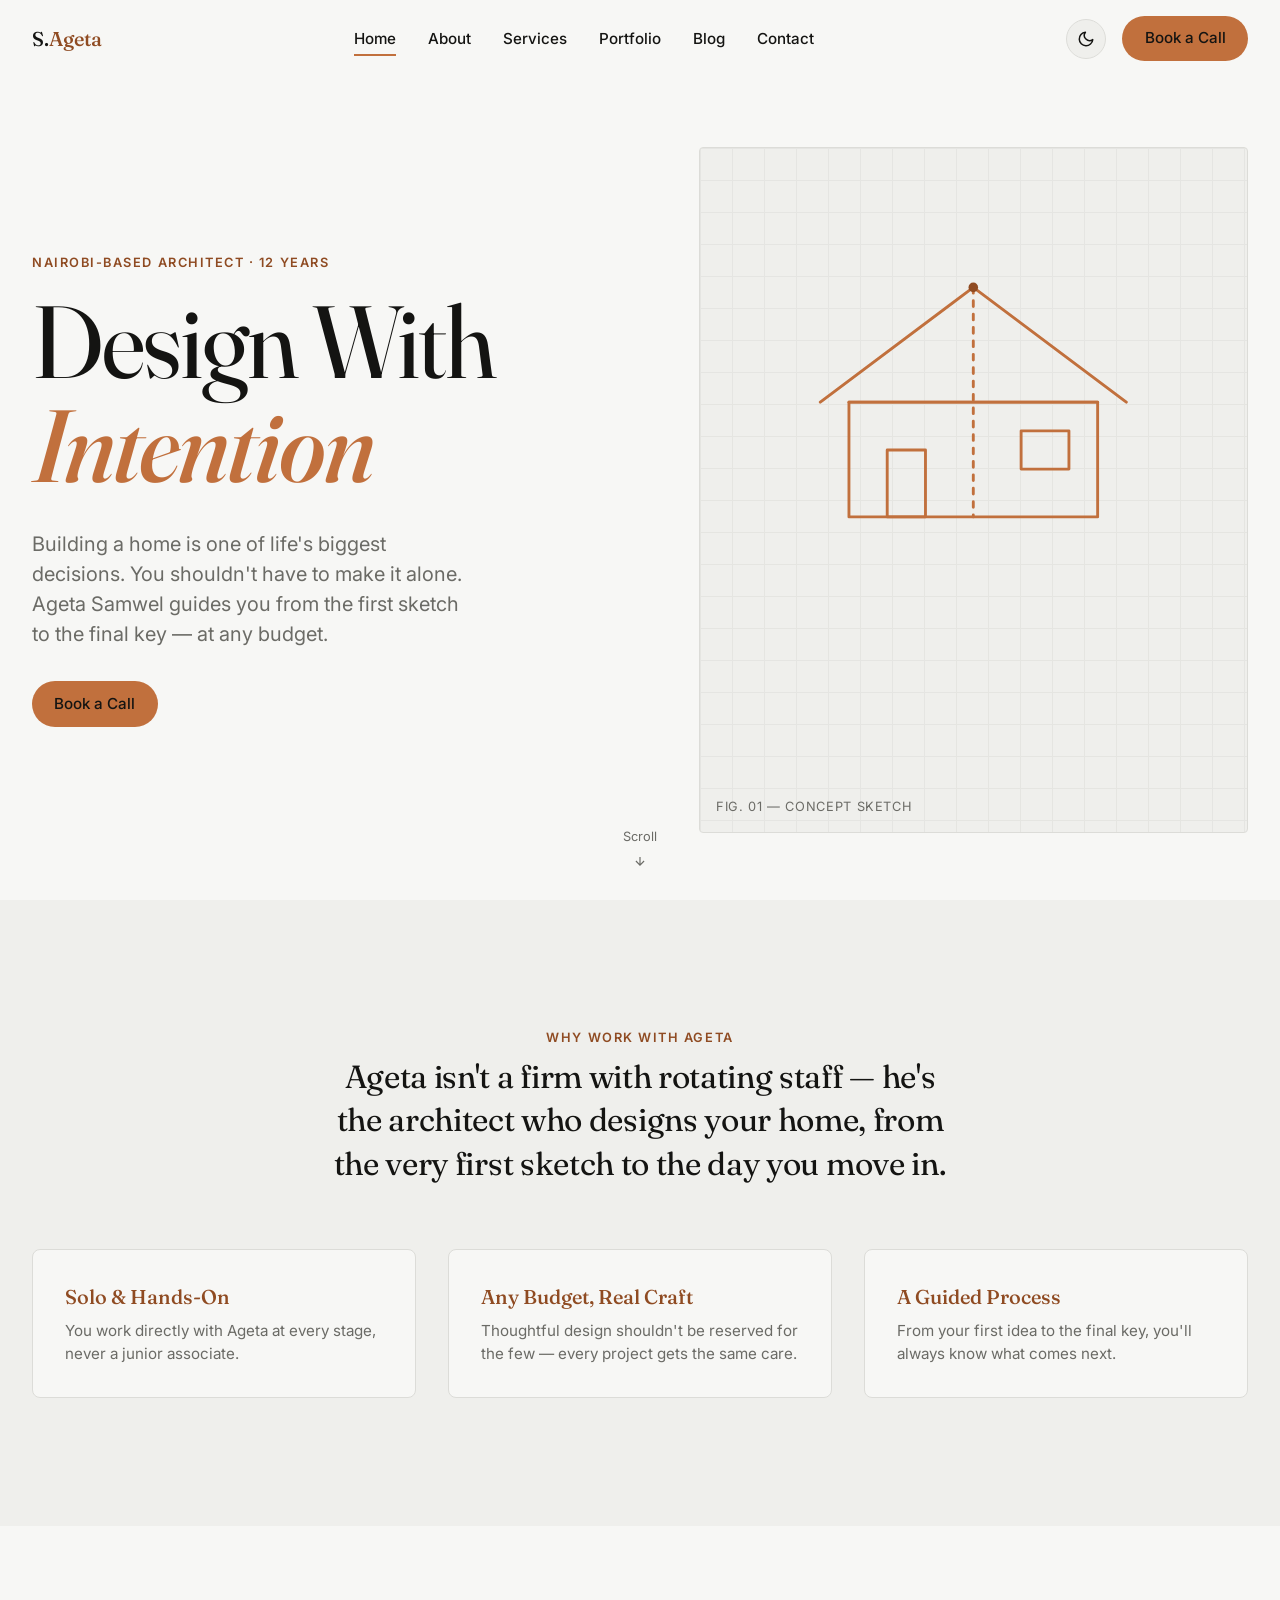
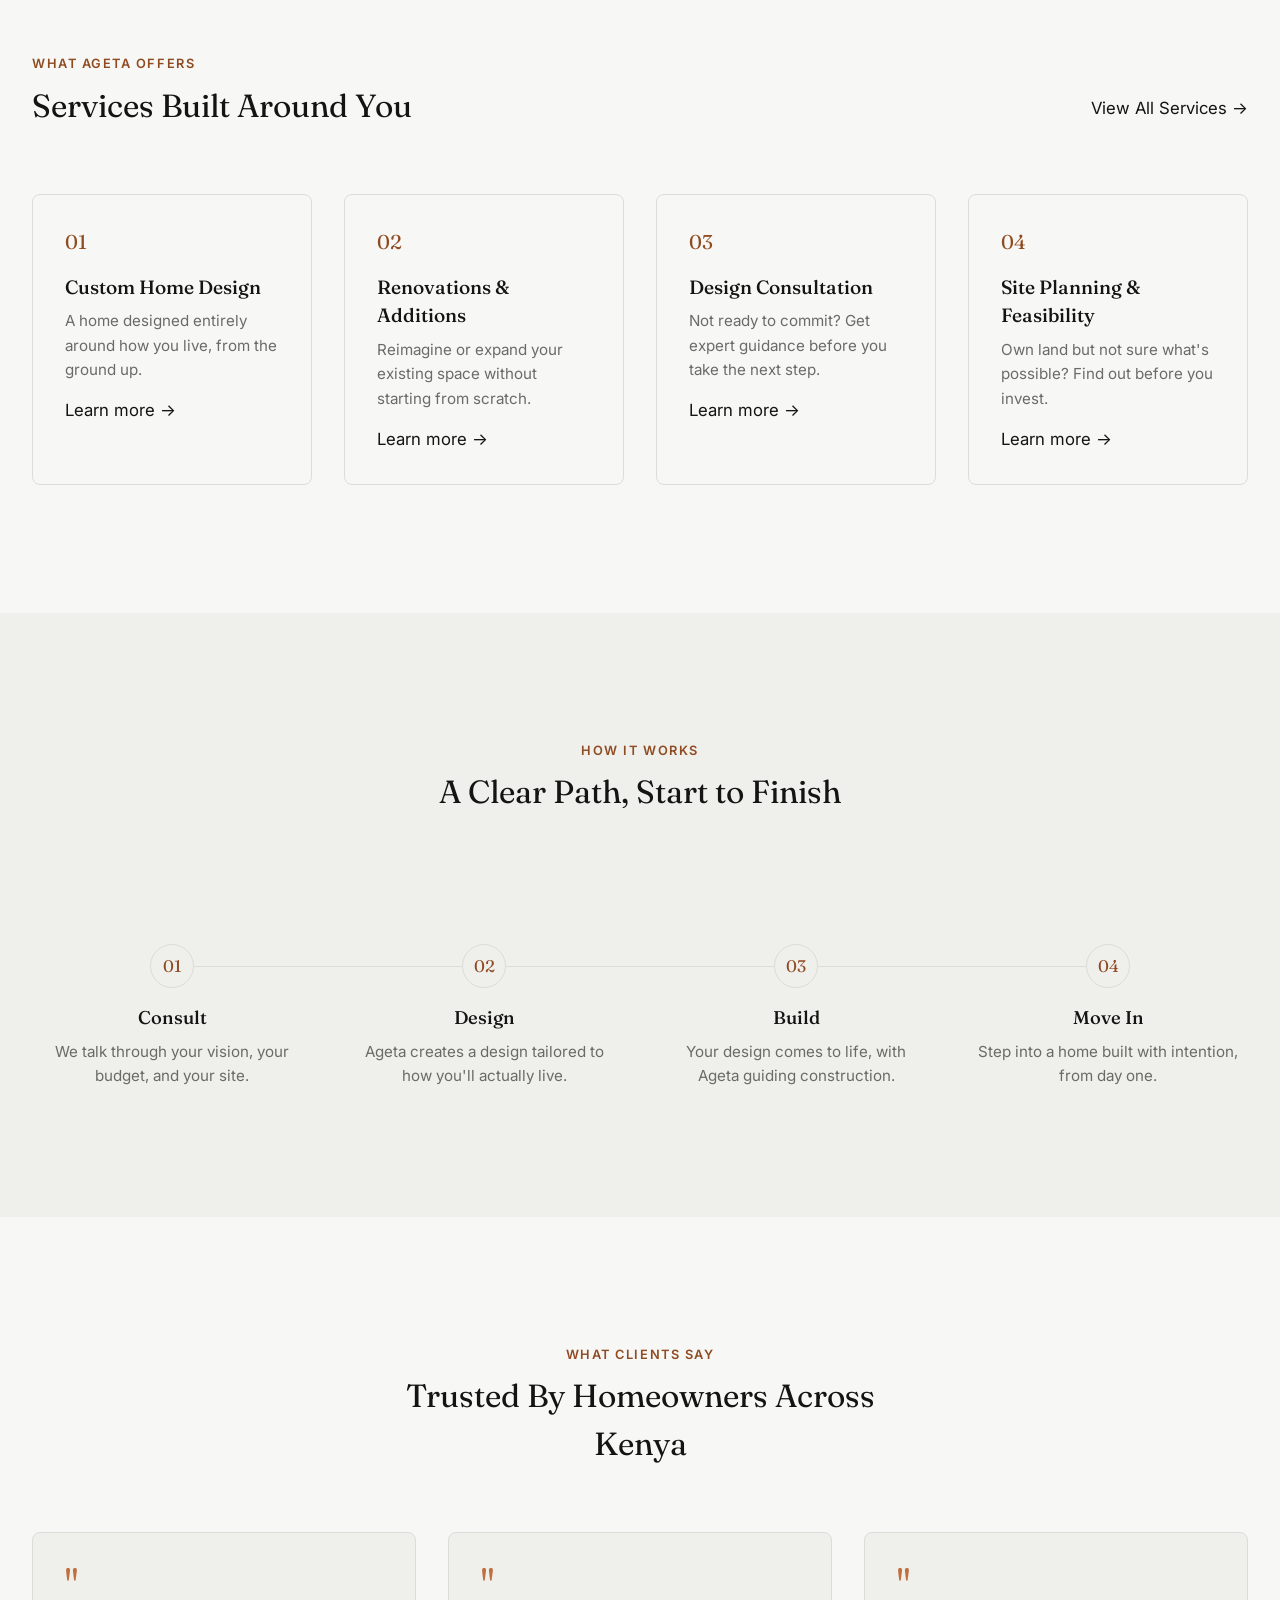
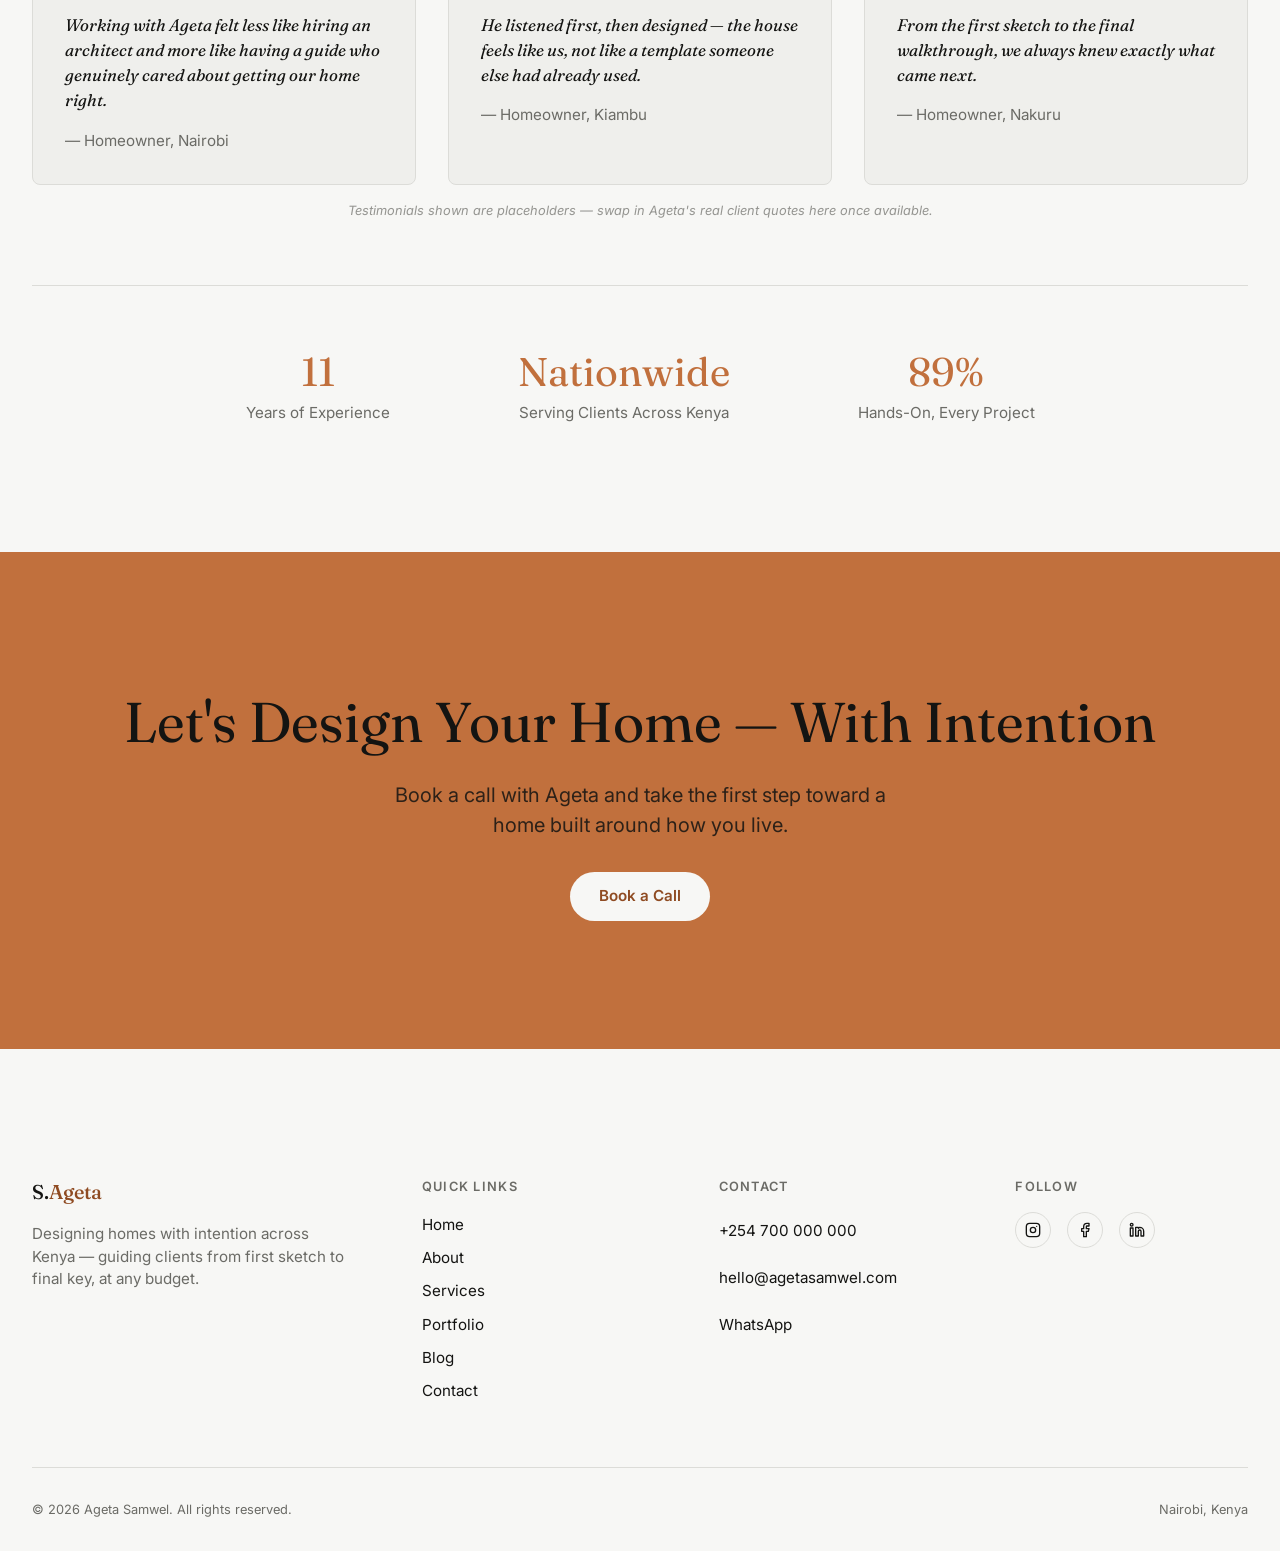
==== commit 038393b1: "Add files via upload" ====
--- a/index.html
+++ b/index.html
@@ -5,6 +5,60 @@
 <meta name="viewport" content="width=device-width, initial-scale=1.0, viewport-fit=cover" />
 <title>Ageta Samwel — Architect</title>
 <meta name="description" content="Ageta Samwel designs homes with intention, guiding clients across Kenya from first sketch to final key — at any budget." />
+
+<!-- Open Graph + Twitter Card: controls how this page looks when
+     shared on Instagram/Facebook/WhatsApp/Twitter. og:image points
+     to a placeholder filename -- add a real 1200x630px image named
+     exactly "og-image.jpg" next to this HTML file once available. -->
+<meta property="og:type" content="website" />
+<meta property="og:site_name" content="Ageta Samwel — Architect" />
+<meta property="og:title" content="Ageta Samwel — Architect" />
+<meta property="og:description" content="Ageta Samwel designs homes with intention, guiding clients across Kenya from first sketch to final key — at any budget." />
+<meta property="og:url" content="https://www.agetasamwel.com/" />
+<meta property="og:image" content="https://www.agetasamwel.com/og-image.jpg" />
+<meta name="twitter:card" content="summary_large_image" />
+<meta name="twitter:title" content="Ageta Samwel — Architect" />
+<meta name="twitter:description" content="Ageta Samwel designs homes with intention, guiding clients across Kenya from first sketch to final key — at any budget." />
+<meta name="twitter:image" content="https://www.agetasamwel.com/og-image.jpg" />
+
+<!-- Structured data (Schema.org), identical on every page so
+     search engines and social platforms have one consistent source
+     of truth about the business. PLACEHOLDER VALUES below (domain,
+     phone, email) match the placeholders used elsewhere on the site
+     -- replace with real ones once confirmed. Add a "sameAs" array
+     with real social media URLs once Ageta's handles are confirmed
+     (omitted for now rather than guessed). -->
+<script type="application/ld+json">
+{
+  "@context": "https://schema.org",
+  "@type": "ProfessionalService",
+  "name": "Ageta Samwel — Architect",
+  "url": "https://www.agetasamwel.com/",
+  "telephone": "+254700000000",
+  "email": "hello@agetasamwel.com",
+  "description": "Ageta Samwel is a solo, hands-on architect designing homes across Kenya, guiding clients from first sketch to final key at any budget.",
+  "address": {
+    "@type": "PostalAddress",
+    "addressLocality": "Nairobi",
+    "addressCountry": "KE"
+  },
+  "areaServed": "Kenya",
+  "founder": {
+    "@type": "Person",
+    "name": "Ageta Samwel",
+    "jobTitle": "Architect"
+  }
+}
+</script>
+<!-- Font loading: preconnect starts the connection early, then
+     preload downloads the font CSS in parallel with everything else
+     rather than blocking on it. The onload swap applies it once
+     ready; <noscript> covers visitors with JavaScript disabled. -->
+<link rel="preconnect" href="https://fonts.googleapis.com">
+<link rel="preconnect" href="https://fonts.gstatic.com" crossorigin>
+<link rel="preload" as="style" href="https://fonts.googleapis.com/css2?family=Fraunces:ital,wght@0,300;0,400;0,500;0,600;1,400;1,500&family=Inter:wght@400;500;600&display=swap" onload="this.onload=null;this.rel='stylesheet'">
+<noscript><link rel="stylesheet" href="https://fonts.googleapis.com/css2?family=Fraunces:ital,wght@0,300;0,400;0,500;0,600;1,400;1,500&family=Inter:wght@400;500;600&display=swap"></noscript>
+
 <link rel="stylesheet" href="style.css" />
 </head>
 <body>
--- a/style.css
+++ b/style.css
@@ -43,8 +43,13 @@
    1. FONTS
    Fraunces = display/heading font (characterful serif)
    Inter    = body/UI font (clean, neutral, legible)
-   ================================================================= */
-@import url('https://fonts.googleapis.com/css2?family=Fraunces:ital,wght@0,300;0,400;0,500;0,600;1,400;1,500&family=Inter:wght@400;500;600&display=swap');
+
+   NOTE: fonts are loaded via <link rel="preconnect"> +
+   <link rel="preload"> in each page's <head>, NOT via @import here.
+   @import is render-blocking and delays the whole stylesheet; the
+   preload approach lets fonts download in parallel with everything
+   else instead. See any page's <head> for the actual link tags.
+   ================================================================= */
 
 
 /* =================================================================
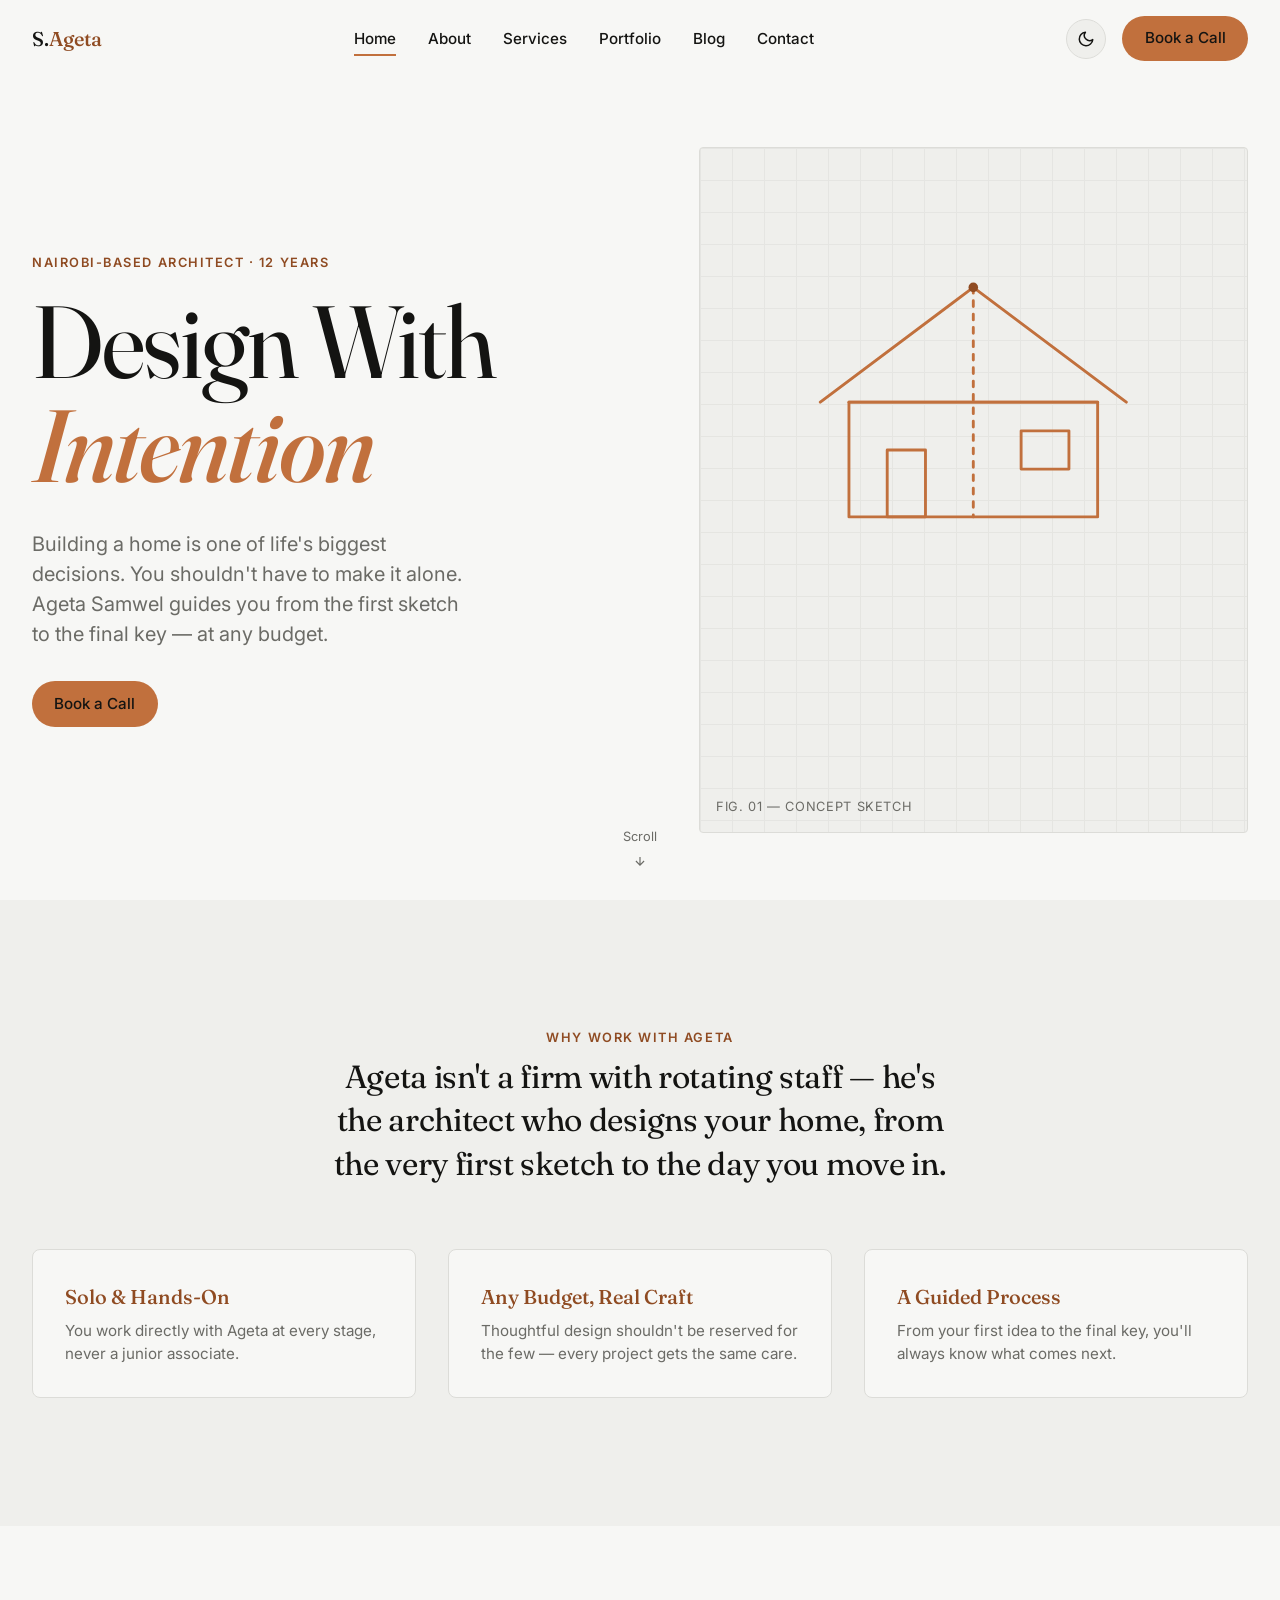
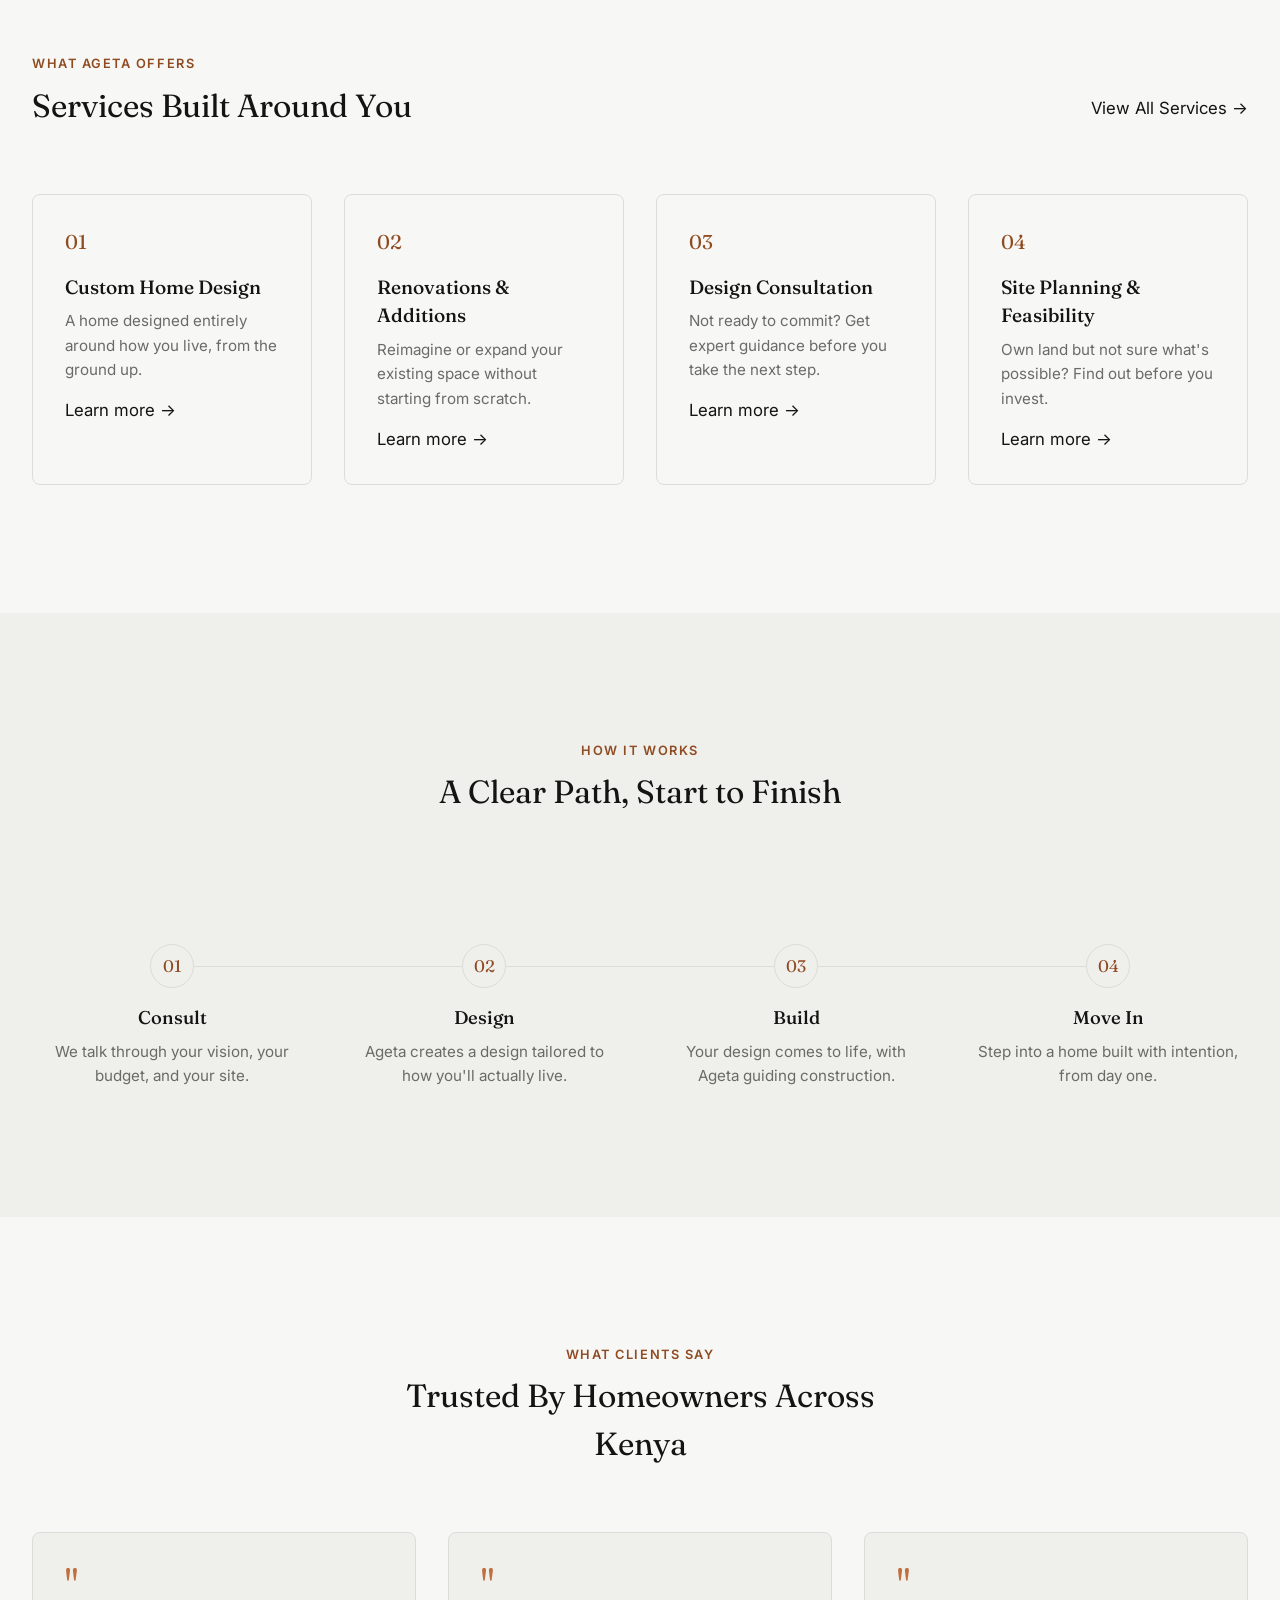
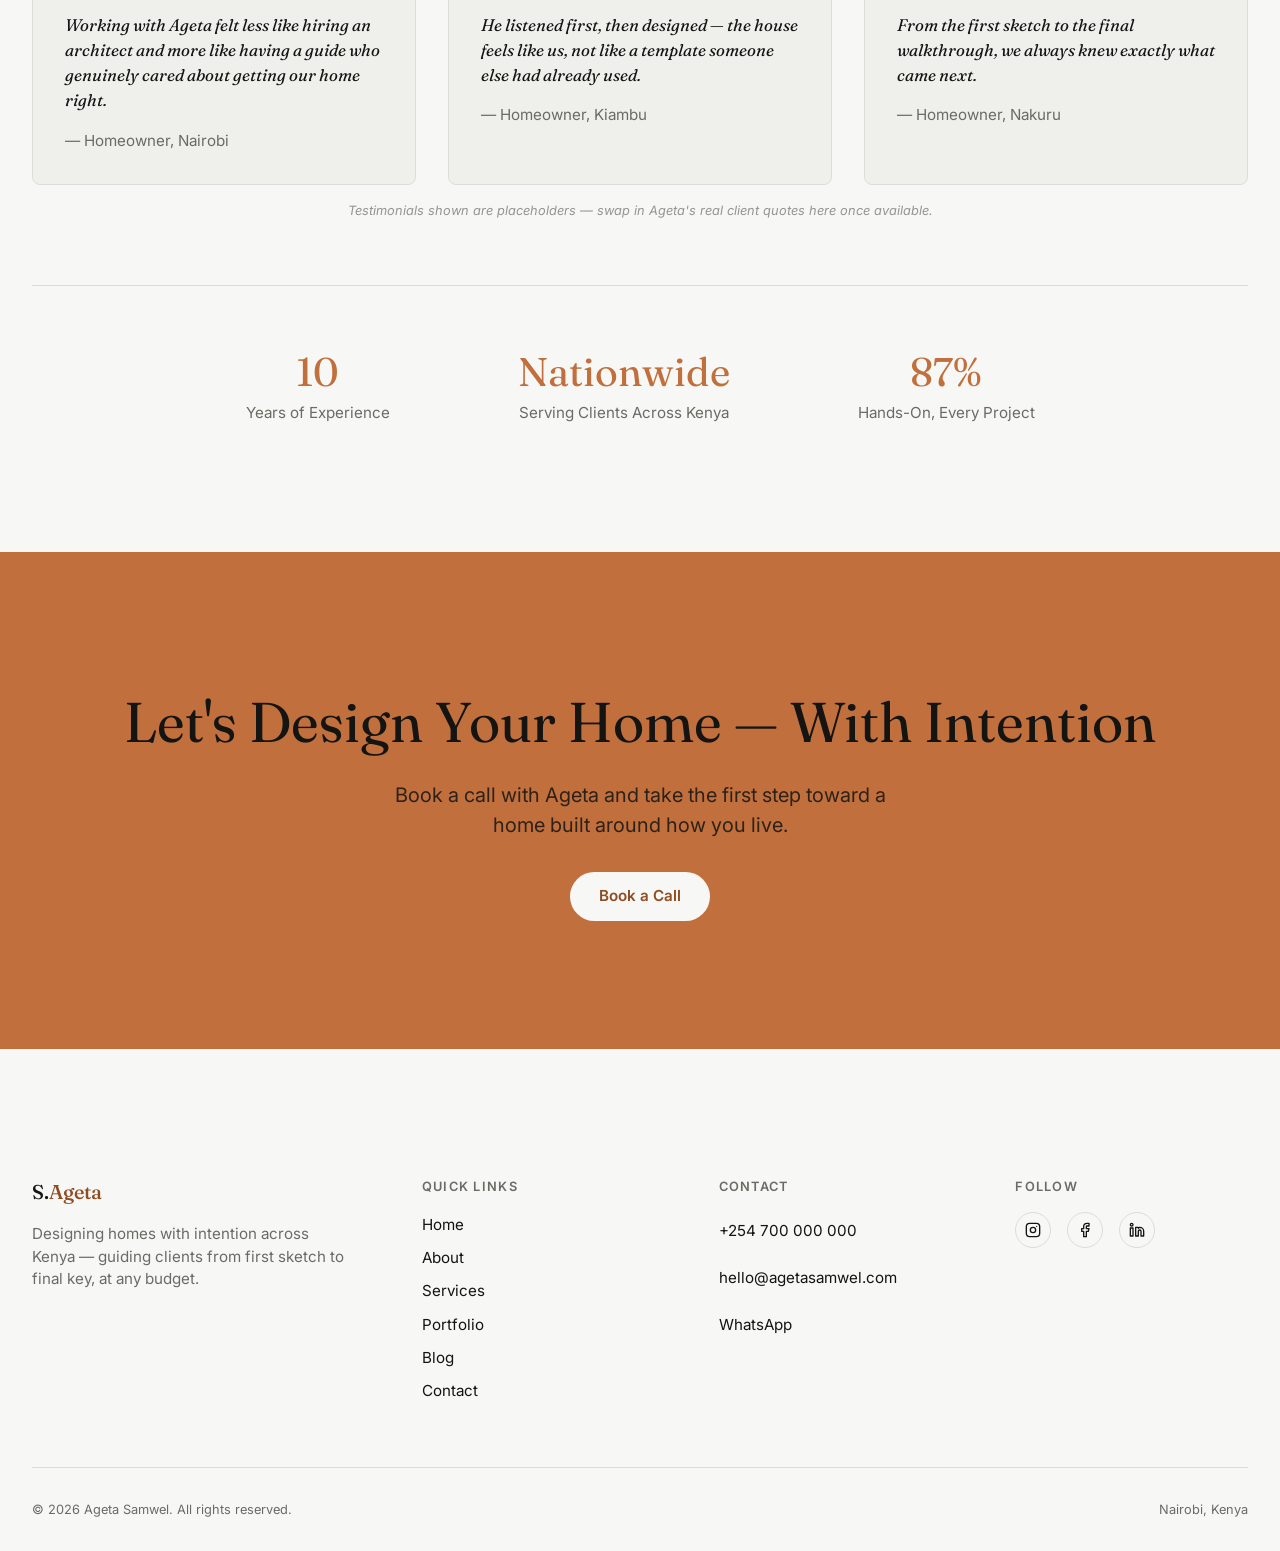
==== commit 818221fd: "Add files via upload" ====
--- a/index.html
+++ b/index.html
@@ -92,7 +92,7 @@
           <path d="M12 2v2M12 20v2M4.93 4.93l1.41 1.41M17.66 17.66l1.41 1.41M2 12h2M20 12h2M6.34 17.66l-1.41 1.41M19.07 4.93l-1.41 1.41"/>
         </svg>
       </button>
-      <a href="contact.html" class="btn btn--primary">Book a Call</a>
+      <a href="contact.html" class="btn btn--primary site-nav__cta">Book a Call</a>
 
       <button class="site-nav__toggle" id="mobile-nav-toggle" aria-label="Open menu" aria-expanded="false">
         <svg class="site-nav__toggle-icon--hamburger" viewBox="0 0 24 24" fill="none" stroke-width="2" stroke-linecap="round" stroke-linejoin="round">
--- a/style.css
+++ b/style.css
@@ -425,6 +425,31 @@
 @media (max-width: 860px) {
   .site-nav__links { display: none; }
   .site-nav__toggle { display: flex; }
+
+  /* Hides the nav bar's own "Book a Call" button once the hamburger
+     takes over. Without this, three items (theme switch, the full
+     pill button, and the hamburger) were forced onto one row with
+     no room to breathe, causing the button's text to wrap onto two
+     lines — the mobile menu overlay already has its own identical
+     "Book a Call" button, so nothing is lost by hiding this one. */
+  .site-nav__cta {
+    display: none;
+  }
+}
+
+/* 404.html has no hamburger menu at all (see its own comment) and
+   therefore no .site-nav__cta class on its "Back to Home" button —
+   it can't just be hidden, since there's no alternate way back on
+   that page. Instead, shrink it slightly on very narrow screens so
+   it keeps fitting on one line next to the theme switch. This rule
+   only affects 404.html in practice, since every other page's nav
+   button is already hidden above by the time a screen gets this
+   narrow. */
+@media (max-width: 400px) {
+  .site-nav__actions .btn {
+    padding: 0.55rem 1rem;
+    font-size: var(--text-xs);
+  }
 }
 
 
